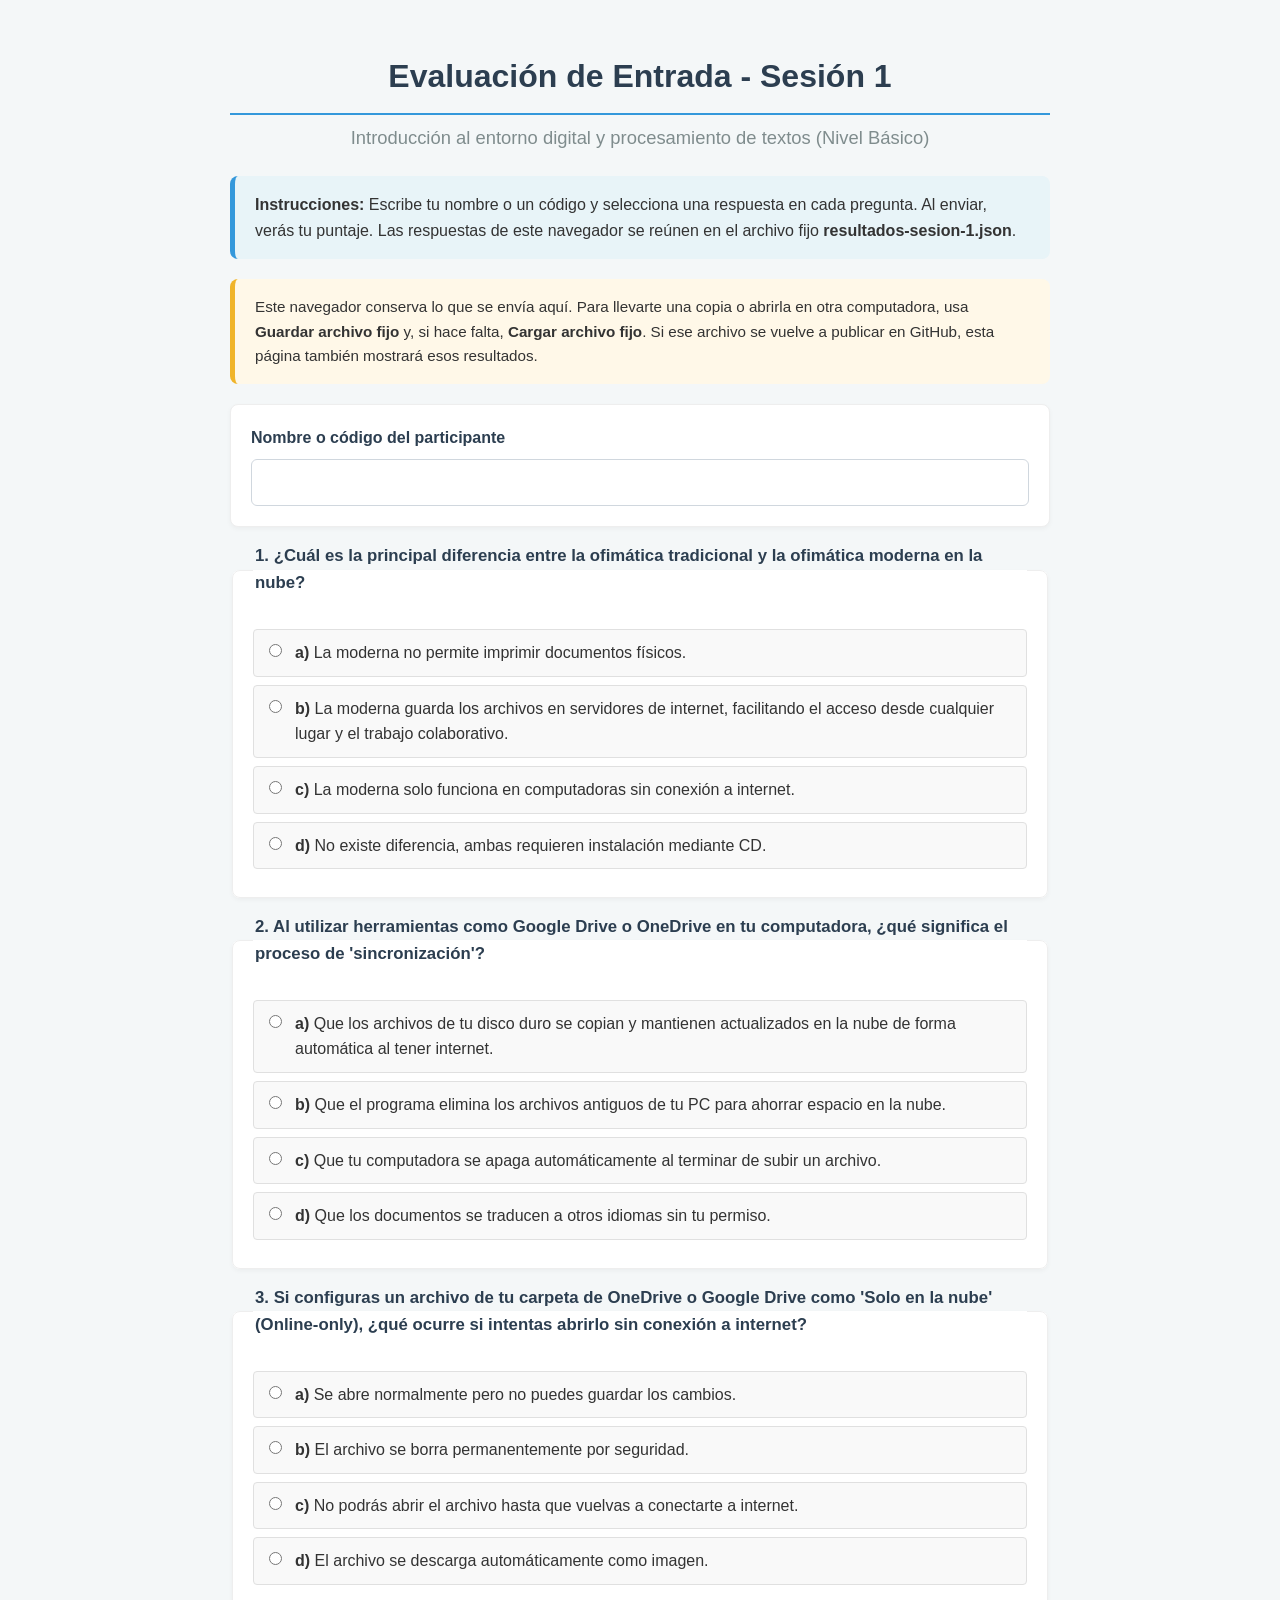
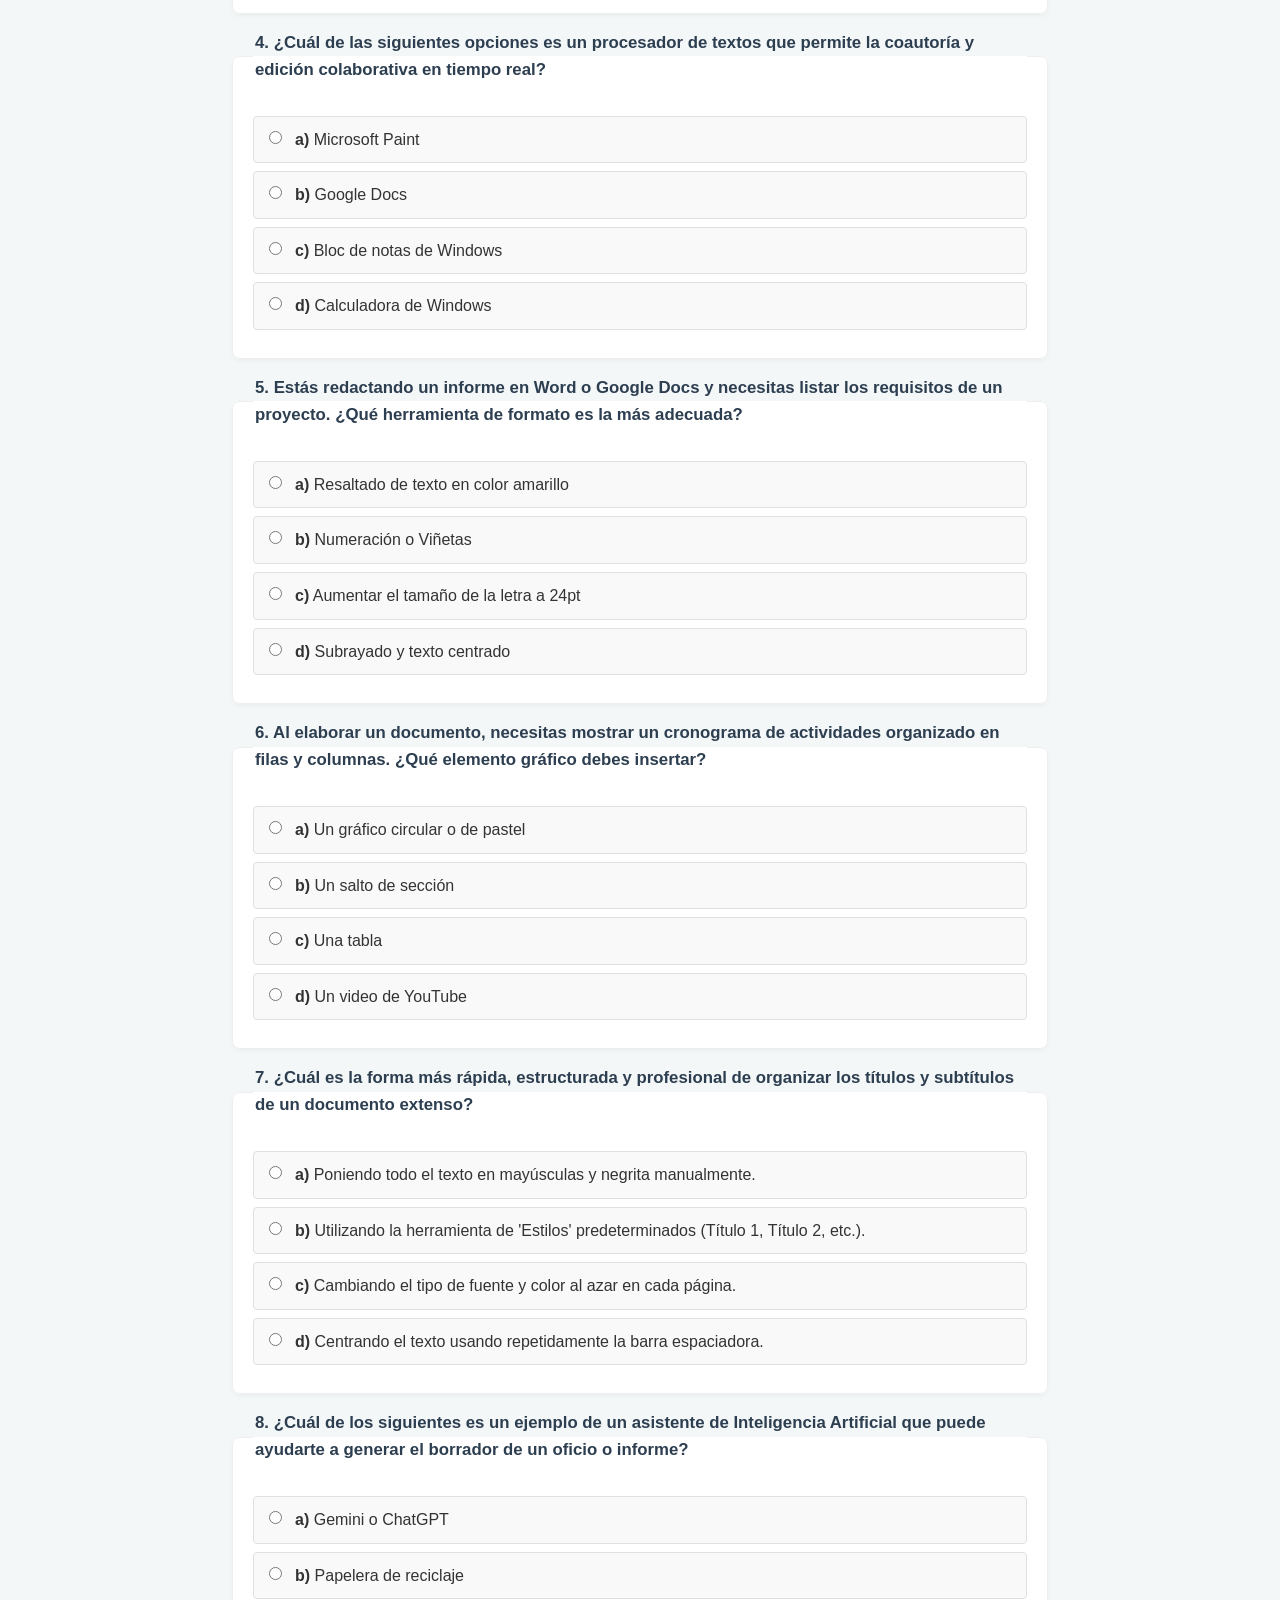
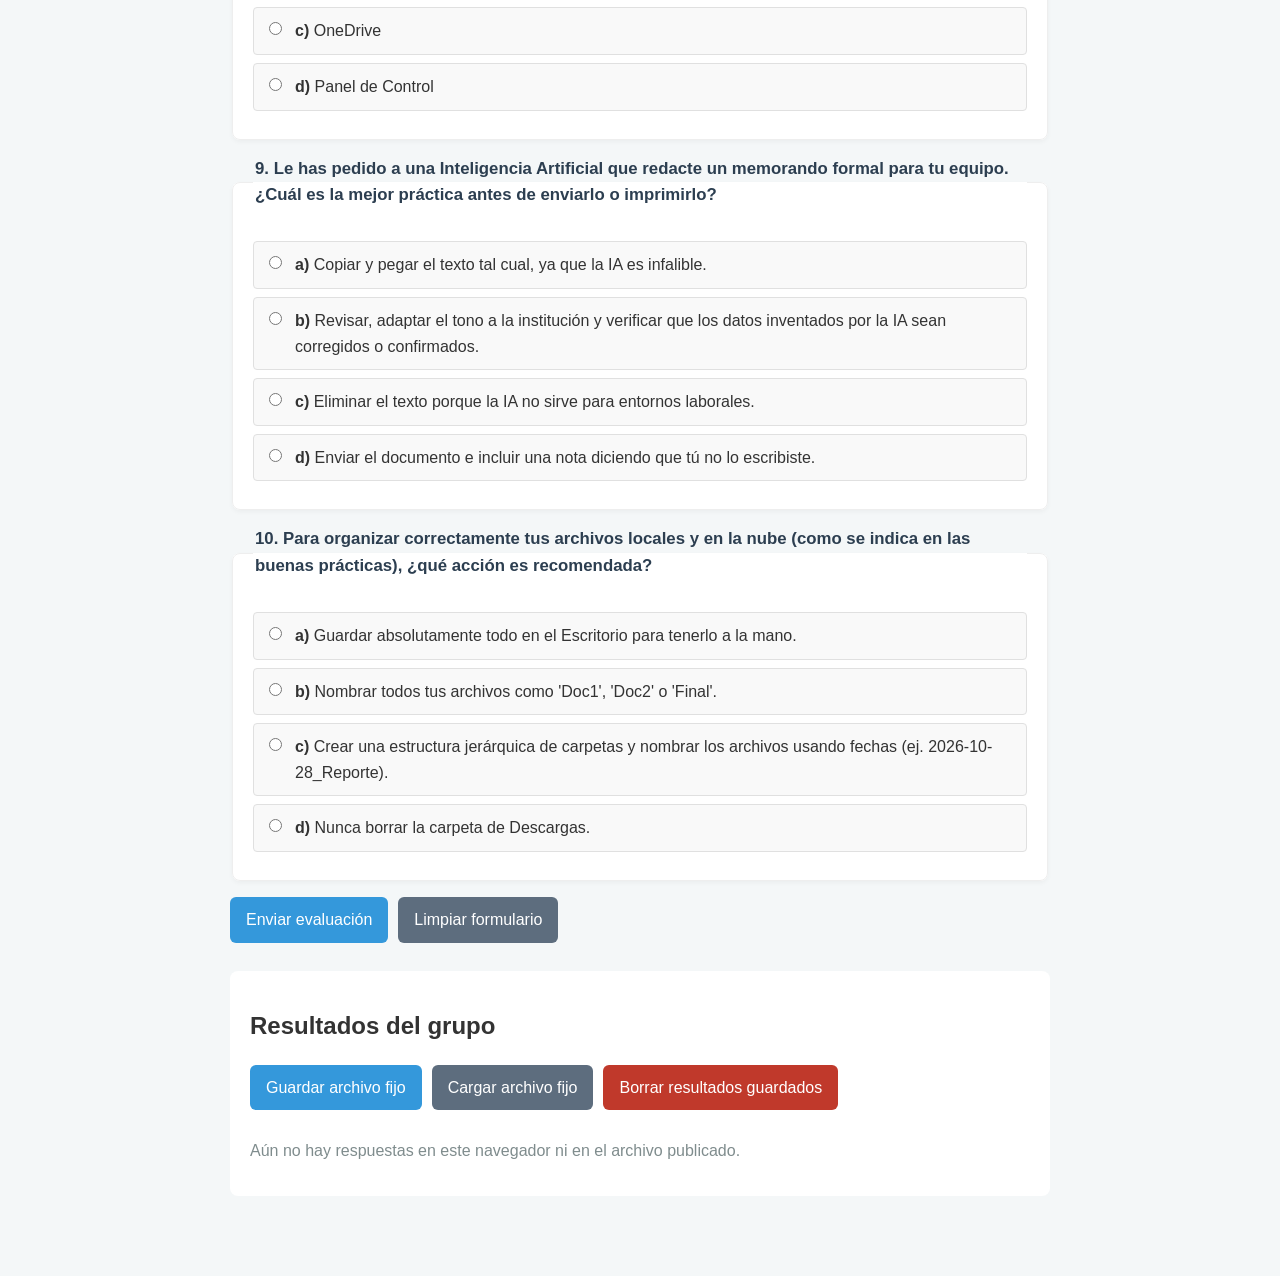
==== index.html @ 1776bc66 "Publicar la evaluación diagnóstica para guardar respuestas y ver resultados." ====
<!DOCTYPE html>
<html lang="es">
<head>
    <meta charset="UTF-8">
    <meta name="viewport" content="width=device-width, initial-scale=1.0">
    <title>Evaluación de Entrada - Sesión 1</title>
    <style>
        :root {
            --azul: #3498db;
            --tinta: #2c3e50;
            --fondo: #f4f7f8;
            --ok: #1e8449;
            --mal: #c0392b;
        }
        * { box-sizing: border-box; }
        body {
            font-family: "Segoe UI", Tahoma, Geneva, Verdana, sans-serif;
            line-height: 1.6;
            max-width: 860px;
            margin: 0 auto;
            padding: 30px 20px 60px;
            color: #333;
            background: var(--fondo);
        }
        h1 {
            color: var(--tinta);
            text-align: center;
            border-bottom: 2px solid var(--azul);
            padding-bottom: 10px;
            margin-bottom: 8px;
        }
        .subtitle {
            text-align: center;
            font-size: 1.15em;
            color: #7f8c8d;
            margin-bottom: 24px;
        }
        .instructions, .nota, .resultado, .panel {
            background: #fff;
            padding: 16px 20px;
            border-radius: 8px;
            margin-bottom: 20px;
        }
        .instructions {
            background: #e8f4f8;
            border-left: 5px solid var(--azul);
        }
        .nota {
            background: #fff8e8;
            border-left: 5px solid #f0b429;
            font-size: 0.95em;
        }
        label.campo {
            display: block;
            font-weight: bold;
            color: var(--tinta);
            margin-bottom: 8px;
        }
        input[type="text"] {
            width: 100%;
            padding: 10px 12px;
            border: 1px solid #d0d7de;
            border-radius: 6px;
            font: inherit;
        }
        .question-container {
            background: #fff;
            padding: 20px;
            margin-bottom: 16px;
            border-radius: 8px;
            border: 1px solid #eee;
            box-shadow: 0 2px 5px rgba(0,0,0,0.04);
        }
        .question-text {
            font-weight: bold;
            margin-bottom: 12px;
            font-size: 1.05em;
            color: var(--tinta);
        }
        .options { list-style: none; padding: 0; margin: 0; }
        .options li { margin-bottom: 8px; }
        .options label {
            display: flex;
            gap: 10px;
            align-items: flex-start;
            padding: 10px;
            background: #f9f9f9;
            border: 1px solid #e0e0e0;
            border-radius: 4px;
            cursor: pointer;
        }
        .options label:hover { background: #f0f7fa; }
        .options input { margin-top: 4px; }
        .acciones, .barra-botones {
            display: flex;
            flex-wrap: wrap;
            gap: 10px;
            margin: 16px 0 28px;
        }
        button, .archivo-btn {
            font: inherit;
            border: 0;
            border-radius: 6px;
            padding: 10px 16px;
            cursor: pointer;
            background: var(--azul);
            color: #fff;
        }
        button.secundario, .archivo-btn { background: #5d6d7e; }
        button.peligro { background: var(--mal); }
        button:disabled { opacity: 0.6; cursor: not-allowed; }
        .resultado { border-left: 5px solid var(--ok); }
        .resultado.bajo { border-left-color: var(--mal); }
        .resultado.medio { border-left-color: #d68910; }
        .puntaje {
            font-size: 1.8em;
            font-weight: bold;
            color: var(--tinta);
            margin: 0 0 6px;
        }
        .detalle-item { padding: 6px 0; border-bottom: 1px solid #eee; }
        .bien { color: var(--ok); }
        .falla { color: var(--mal); }
        .metricas {
            display: grid;
            grid-template-columns: repeat(auto-fit, minmax(140px, 1fr));
            gap: 10px;
            margin-bottom: 16px;
        }
        .metrica {
            background: #f7fbfe;
            border: 1px solid #e1eef6;
            border-radius: 8px;
            padding: 12px;
        }
        .metrica span { display: block; color: #7f8c8d; font-size: 0.85em; }
        .metrica strong { font-size: 1.4em; color: var(--tinta); }
        table { width: 100%; border-collapse: collapse; font-size: 0.95em; }
        th, td { text-align: left; padding: 8px 6px; border-bottom: 1px solid #eee; vertical-align: middle; }
        th { color: var(--tinta); }
        .bar {
            height: 10px;
            background: #e8eef2;
            border-radius: 99px;
            overflow: hidden;
            margin-top: 4px;
        }
        .bar > i {
            display: block;
            height: 100%;
            background: var(--azul);
            width: 0;
        }
        .pregunta-resumen { margin-bottom: 12px; }
        .vacio { color: #7f8c8d; }
        .clave {
            margin-top: 18px;
            padding: 14px;
            background: #fff3ef;
            border: 1px dashed #e74c3c;
            border-radius: 8px;
        }
        .clave h3 { color: var(--mal); margin: 0 0 8px; }
        .answer-grid {
            display: grid;
            grid-template-columns: repeat(auto-fill, minmax(140px, 1fr));
            gap: 6px 10px;
        }
        .error-form { color: var(--mal); font-weight: bold; }
        input.oculto { display: none; }
    </style>
</head>
<body>
    <h1>Evaluación de Entrada - Sesión 1</h1>
    <div class="subtitle">Introducción al entorno digital y procesamiento de textos (Nivel Básico)</div>

    <div class="instructions">
        <strong>Instrucciones:</strong> Escribe tu nombre o un código y selecciona una respuesta en cada pregunta. Al enviar, verás tu puntaje. Las respuestas de este navegador se reúnen en el archivo fijo <strong>resultados-sesion-1.json</strong>.
    </div>
    <div class="nota">
        Este navegador conserva lo que se envía aquí. Para llevarte una copia o abrirla en otra computadora, usa <strong>Guardar archivo fijo</strong> y, si hace falta, <strong>Cargar archivo fijo</strong>. Si ese archivo se vuelve a publicar en GitHub, esta página también mostrará esos resultados.
    </div>

    <form id="examen">
        <div class="question-container">
            <label class="campo" for="nombre">Nombre o código del participante</label>
            <input id="nombre" name="nombre" type="text" maxlength="80" autocomplete="name" required>
        </div>
        <div id="preguntas"></div>
        <p id="error" class="error-form" hidden></p>
        <div class="acciones">
            <button type="submit" id="enviar">Enviar evaluación</button>
            <button type="button" class="secundario" id="limpiar">Limpiar formulario</button>
        </div>
    </form>

    <div id="resultado-personal" class="resultado" hidden></div>

    <section class="panel" id="resultados">
        <h2>Resultados del grupo</h2>
        <div class="barra-botones">
            <button type="button" id="guardar">Guardar archivo fijo</button>
            <label class="archivo-btn">
                Cargar archivo fijo
                <input id="cargar" class="oculto" type="file" accept="application/json,.json">
            </label>
            <button type="button" class="peligro" id="borrar">Borrar resultados guardados</button>
        </div>
        <div id="resumen"></div>
    </section>

    <script>
        const ARCHIVO = "resultados-sesion-1.json";
        const STORAGE_KEY = "evaluacion-sesion-1-envios-v1";
        const PREGUNTAS = [
            {
                texto: "¿Cuál es la principal diferencia entre la ofimática tradicional y la ofimática moderna en la nube?",
                correcta: "b",
                opciones: {
                    a: "La moderna no permite imprimir documentos físicos.",
                    b: "La moderna guarda los archivos en servidores de internet, facilitando el acceso desde cualquier lugar y el trabajo colaborativo.",
                    c: "La moderna solo funciona en computadoras sin conexión a internet.",
                    d: "No existe diferencia, ambas requieren instalación mediante CD."
                }
            },
            {
                texto: "Al utilizar herramientas como Google Drive o OneDrive en tu computadora, ¿qué significa el proceso de 'sincronización'?",
                correcta: "a",
                opciones: {
                    a: "Que los archivos de tu disco duro se copian y mantienen actualizados en la nube de forma automática al tener internet.",
                    b: "Que el programa elimina los archivos antiguos de tu PC para ahorrar espacio en la nube.",
                    c: "Que tu computadora se apaga automáticamente al terminar de subir un archivo.",
                    d: "Que los documentos se traducen a otros idiomas sin tu permiso."
                }
            },
            {
                texto: "Si configuras un archivo de tu carpeta de OneDrive o Google Drive como 'Solo en la nube' (Online-only), ¿qué ocurre si intentas abrirlo sin conexión a internet?",
                correcta: "c",
                opciones: {
                    a: "Se abre normalmente pero no puedes guardar los cambios.",
                    b: "El archivo se borra permanentemente por seguridad.",
                    c: "No podrás abrir el archivo hasta que vuelvas a conectarte a internet.",
                    d: "El archivo se descarga automáticamente como imagen."
                }
            },
            {
                texto: "¿Cuál de las siguientes opciones es un procesador de textos que permite la coautoría y edición colaborativa en tiempo real?",
                correcta: "b",
                opciones: {
                    a: "Microsoft Paint",
                    b: "Google Docs",
                    c: "Bloc de notas de Windows",
                    d: "Calculadora de Windows"
                }
            },
            {
                texto: "Estás redactando un informe en Word o Google Docs y necesitas listar los requisitos de un proyecto. ¿Qué herramienta de formato es la más adecuada?",
                correcta: "b",
                opciones: {
                    a: "Resaltado de texto en color amarillo",
                    b: "Numeración o Viñetas",
                    c: "Aumentar el tamaño de la letra a 24pt",
                    d: "Subrayado y texto centrado"
                }
            },
            {
                texto: "Al elaborar un documento, necesitas mostrar un cronograma de actividades organizado en filas y columnas. ¿Qué elemento gráfico debes insertar?",
                correcta: "c",
                opciones: {
                    a: "Un gráfico circular o de pastel",
                    b: "Un salto de sección",
                    c: "Una tabla",
                    d: "Un video de YouTube"
                }
            },
            {
                texto: "¿Cuál es la forma más rápida, estructurada y profesional de organizar los títulos y subtítulos de un documento extenso?",
                correcta: "b",
                opciones: {
                    a: "Poniendo todo el texto en mayúsculas y negrita manualmente.",
                    b: "Utilizando la herramienta de 'Estilos' predeterminados (Título 1, Título 2, etc.).",
                    c: "Cambiando el tipo de fuente y color al azar en cada página.",
                    d: "Centrando el texto usando repetidamente la barra espaciadora."
                }
            },
            {
                texto: "¿Cuál de los siguientes es un ejemplo de un asistente de Inteligencia Artificial que puede ayudarte a generar el borrador de un oficio o informe?",
                correcta: "a",
                opciones: {
                    a: "Gemini o ChatGPT",
                    b: "Papelera de reciclaje",
                    c: "OneDrive",
                    d: "Panel de Control"
                }
            },
            {
                texto: "Le has pedido a una Inteligencia Artificial que redacte un memorando formal para tu equipo. ¿Cuál es la mejor práctica antes de enviarlo o imprimirlo?",
                correcta: "b",
                opciones: {
                    a: "Copiar y pegar el texto tal cual, ya que la IA es infalible.",
                    b: "Revisar, adaptar el tono a la institución y verificar que los datos inventados por la IA sean corregidos o confirmados.",
                    c: "Eliminar el texto porque la IA no sirve para entornos laborales.",
                    d: "Enviar el documento e incluir una nota diciendo que tú no lo escribiste."
                }
            },
            {
                texto: "Para organizar correctamente tus archivos locales y en la nube (como se indica en las buenas prácticas), ¿qué acción es recomendada?",
                correcta: "c",
                opciones: {
                    a: "Guardar absolutamente todo en el Escritorio para tenerlo a la mano.",
                    b: "Nombrar todos tus archivos como 'Doc1', 'Doc2' o 'Final'.",
                    c: "Crear una estructura jerárquica de carpetas y nombrar los archivos usando fechas (ej. 2026-10-28_Reporte).",
                    d: "Nunca borrar la carpeta de Descargas."
                }
            }
        ];

        const preguntasEl = document.getElementById("preguntas");
        const form = document.getElementById("examen");
        const errorEl = document.getElementById("error");
        const personalEl = document.getElementById("resultado-personal");
        const resumenEl = document.getElementById("resumen");

        function nivel(puntaje) {
            if (puntaje >= 8) return "Logrado";
            if (puntaje >= 5) return "En proceso";
            return "Inicial";
        }

        function escapar(texto) {
            return String(texto)
                .replace(/&/g, "&amp;")
                .replace(/</g, "&lt;")
                .replace(/>/g, "&gt;")
                .replace(/"/g, "&quot;");
        }

        function leerLocal() {
            try {
                const datos = JSON.parse(localStorage.getItem(STORAGE_KEY) || "[]");
                return Array.isArray(datos) ? datos : [];
            } catch (error) {
                return [];
            }
        }

        function guardarLocal(envios) {
            localStorage.setItem(STORAGE_KEY, JSON.stringify(envios));
        }

        function unir(base, extra) {
            const ids = new Set(base.map((item) => item.id));
            extra.forEach((item) => {
                if (item && item.id && !ids.has(item.id)) {
                    base.push(item);
                    ids.add(item.id);
                }
            });
            base.sort((a, b) => String(a.fecha).localeCompare(String(b.fecha)));
            return base;
        }

        function pintarPreguntas() {
            preguntasEl.innerHTML = PREGUNTAS.map((pregunta, indice) => {
                const opciones = Object.entries(pregunta.opciones).map(([letra, texto]) => `
                    <li>
                        <label>
                            <input type="radio" name="q${indice}" value="${letra}" required>
                            <span><strong>${letra})</strong> ${escapar(texto)}</span>
                        </label>
                    </li>
                `).join("");
                return `
                    <fieldset class="question-container">
                        <legend class="question-text">${indice + 1}. ${escapar(pregunta.texto)}</legend>
                        <ul class="options">${opciones}</ul>
                    </fieldset>
                `;
            }).join("");
        }

        function archivoDe(envios) {
            return {
                evaluacion: "Evaluación de Entrada - Sesión 1",
                archivo: ARCHIVO,
                actualizado: new Date().toISOString(),
                envios
            };
        }

        function pintarPersonal(envio) {
            const clase = envio.puntaje >= 8 ? "" : envio.puntaje >= 5 ? "medio" : "bajo";
            const detalle = envio.respuestas.map((elegida, indice) => {
                const pregunta = PREGUNTAS[indice];
                const bien = elegida === pregunta.correcta;
                return `<div class="detalle-item ${bien ? "bien" : "falla"}">${indice + 1}. ${bien ? "Correcta" : "Incorrecta"} · marcada: ${elegida} · clave: ${pregunta.correcta}</div>`;
            }).join("");
            personalEl.hidden = false;
            personalEl.className = `resultado ${clase}`;
            personalEl.innerHTML = `
                <p class="puntaje">${envio.puntaje} / ${envio.total}</p>
                <p><strong>${escapar(envio.nombre)}</strong> · ${nivel(envio.puntaje)} · ${new Date(envio.fecha).toLocaleString("es")}</p>
                ${detalle}
            `;
            personalEl.scrollIntoView({ behavior: "smooth", block: "start" });
        }

        function pintarResumen(envios) {
            if (!envios.length) {
                resumenEl.innerHTML = `<p class="vacio">Aún no hay respuestas en este navegador ni en el archivo publicado.</p>`;
                return;
            }
            const total = envios.length;
            const suma = envios.reduce((acum, item) => acum + item.puntaje, 0);
            const promedio = (suma / total).toFixed(1);
            const logrados = envios.filter((item) => item.puntaje >= 8).length;
            const filas = envios.map((item) => `
                <tr>
                    <td>${escapar(item.nombre)}</td>
                    <td>${new Date(item.fecha).toLocaleString("es")}</td>
                    <td>${item.puntaje} / ${item.total}</td>
                    <td>${nivel(item.puntaje)}</td>
                    <td><button type="button" class="peligro" data-quitar="${escapar(item.id)}">Quitar</button></td>
                </tr>
            `).join("");
            const porPregunta = PREGUNTAS.map((pregunta, indice) => {
                const aciertos = envios.filter((item) => item.respuestas[indice] === pregunta.correcta).length;
                const porcentaje = Math.round((aciertos / total) * 100);
                return `
                    <div class="pregunta-resumen">
                        <div>${indice + 1}. ${aciertos} de ${total} aciertos (${porcentaje}%)</div>
                        <div class="bar"><i style="width:${porcentaje}%"></i></div>
                    </div>
                `;
            }).join("");
            const clave = PREGUNTAS.map((pregunta, indice) => `<div><strong>Pregunta ${indice + 1}:</strong> ${pregunta.correcta}</div>`).join("");
            resumenEl.innerHTML = `
                <div class="metricas">
                    <div class="metrica"><span>Participantes</span><strong>${total}</strong></div>
                    <div class="metrica"><span>Promedio</span><strong>${promedio}</strong></div>
                    <div class="metrica"><span>Logrado (8 o más)</span><strong>${logrados}</strong></div>
                </div>
                <table>
                    <thead>
                        <tr><th>Nombre</th><th>Fecha</th><th>Puntaje</th><th>Nivel</th><th></th></tr>
                    </thead>
                    <tbody>${filas}</tbody>
                </table>
                <h3>Aciertos por pregunta</h3>
                ${porPregunta}
                <div class="clave">
                    <h3>Clave de respuestas (uso del instructor)</h3>
                    <div class="answer-grid">${clave}</div>
                </div>
            `;
        }

        async function cargarTodo() {
            let envios = leerLocal();
            try {
                const respuesta = await fetch(ARCHIVO, { cache: "no-store" });
                if (respuesta.ok) {
                    const datos = await respuesta.json();
                    if (Array.isArray(datos.envios)) envios = unir(envios, datos.envios);
                }
            } catch (error) {
                /* La página abierta como archivo local no puede leer el JSON vecino. */
            }
            guardarLocal(envios);
            pintarResumen(envios);
            return envios;
        }

        function descargar(envios) {
            const blob = new Blob([JSON.stringify(archivoDe(envios), null, 2)], { type: "application/json" });
            const url = URL.createObjectURL(blob);
            const enlace = document.createElement("a");
            enlace.href = url;
            enlace.download = ARCHIVO;
            enlace.click();
            URL.revokeObjectURL(url);
        }

        pintarPreguntas();
        cargarTodo();

        form.addEventListener("submit", (evento) => {
            evento.preventDefault();
            errorEl.hidden = true;
            const nombre = document.getElementById("nombre").value.trim();
            if (!nombre) {
                errorEl.hidden = false;
                errorEl.textContent = "Escribe el nombre o código del participante.";
                return;
            }
            const respuestas = PREGUNTAS.map((_, indice) => {
                const marcada = form.querySelector(`input[name="q${indice}"]:checked`);
                return marcada ? marcada.value : "";
            });
            if (respuestas.some((valor) => !valor)) {
                errorEl.hidden = false;
                errorEl.textContent = "Selecciona una respuesta en todas las preguntas.";
                return;
            }
            const puntaje = respuestas.reduce((acum, valor, indice) => acum + (valor === PREGUNTAS[indice].correcta ? 1 : 0), 0);
            const envio = {
                id: (window.crypto && crypto.randomUUID) ? crypto.randomUUID() : `${Date.now()}-${Math.random().toString(16).slice(2)}`,
                nombre,
                fecha: new Date().toISOString(),
                respuestas,
                puntaje,
                total: PREGUNTAS.length
            };
            const envios = unir(leerLocal(), [envio]);
            guardarLocal(envios);
            pintarPersonal(envio);
            pintarResumen(envios);
        });

        document.getElementById("limpiar").addEventListener("click", () => {
            form.reset();
            personalEl.hidden = true;
            errorEl.hidden = true;
        });

        document.getElementById("guardar").addEventListener("click", () => {
            descargar(leerLocal());
        });

        document.getElementById("cargar").addEventListener("change", async (evento) => {
            const archivo = evento.target.files && evento.target.files[0];
            evento.target.value = "";
            if (!archivo) return;
            try {
                const datos = JSON.parse(await archivo.text());
                const lista = Array.isArray(datos) ? datos : datos.envios;
                if (!Array.isArray(lista)) throw new Error("formato");
                const envios = unir(leerLocal(), lista);
                guardarLocal(envios);
                pintarResumen(envios);
            } catch (error) {
                errorEl.hidden = false;
                errorEl.textContent = "Ese archivo no tiene el formato de resultados-sesion-1.json.";
            }
        });

        document.getElementById("borrar").addEventListener("click", () => {
            if (!leerLocal().length) return;
            if (!confirm("¿Borrar todas las respuestas guardadas en este navegador?")) return;
            guardarLocal([]);
            pintarResumen([]);
        });

        resumenEl.addEventListener("click", (evento) => {
            const boton = evento.target.closest("[data-quitar]");
            if (!boton) return;
            const envios = leerLocal().filter((item) => item.id !== boton.dataset.quitar);
            guardarLocal(envios);
            pintarResumen(envios);
        });
    </script>
</body>
</html>
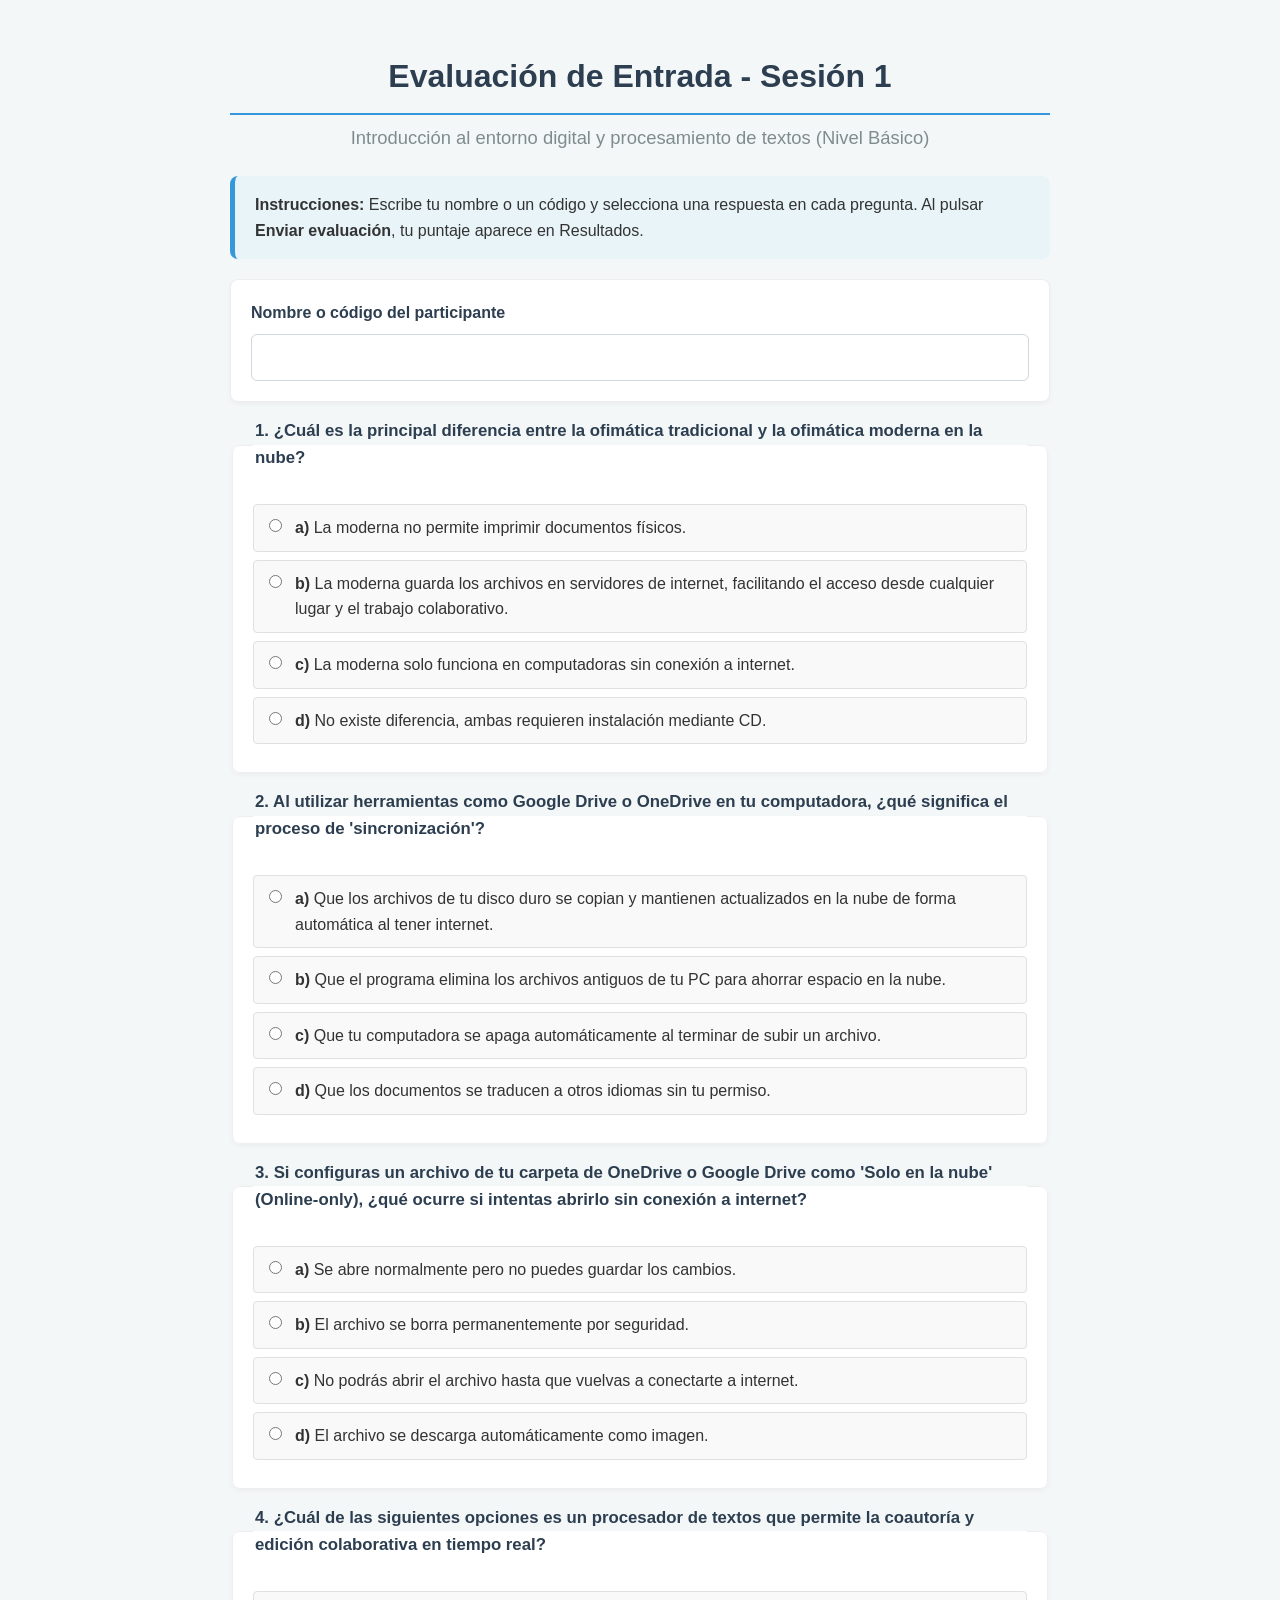
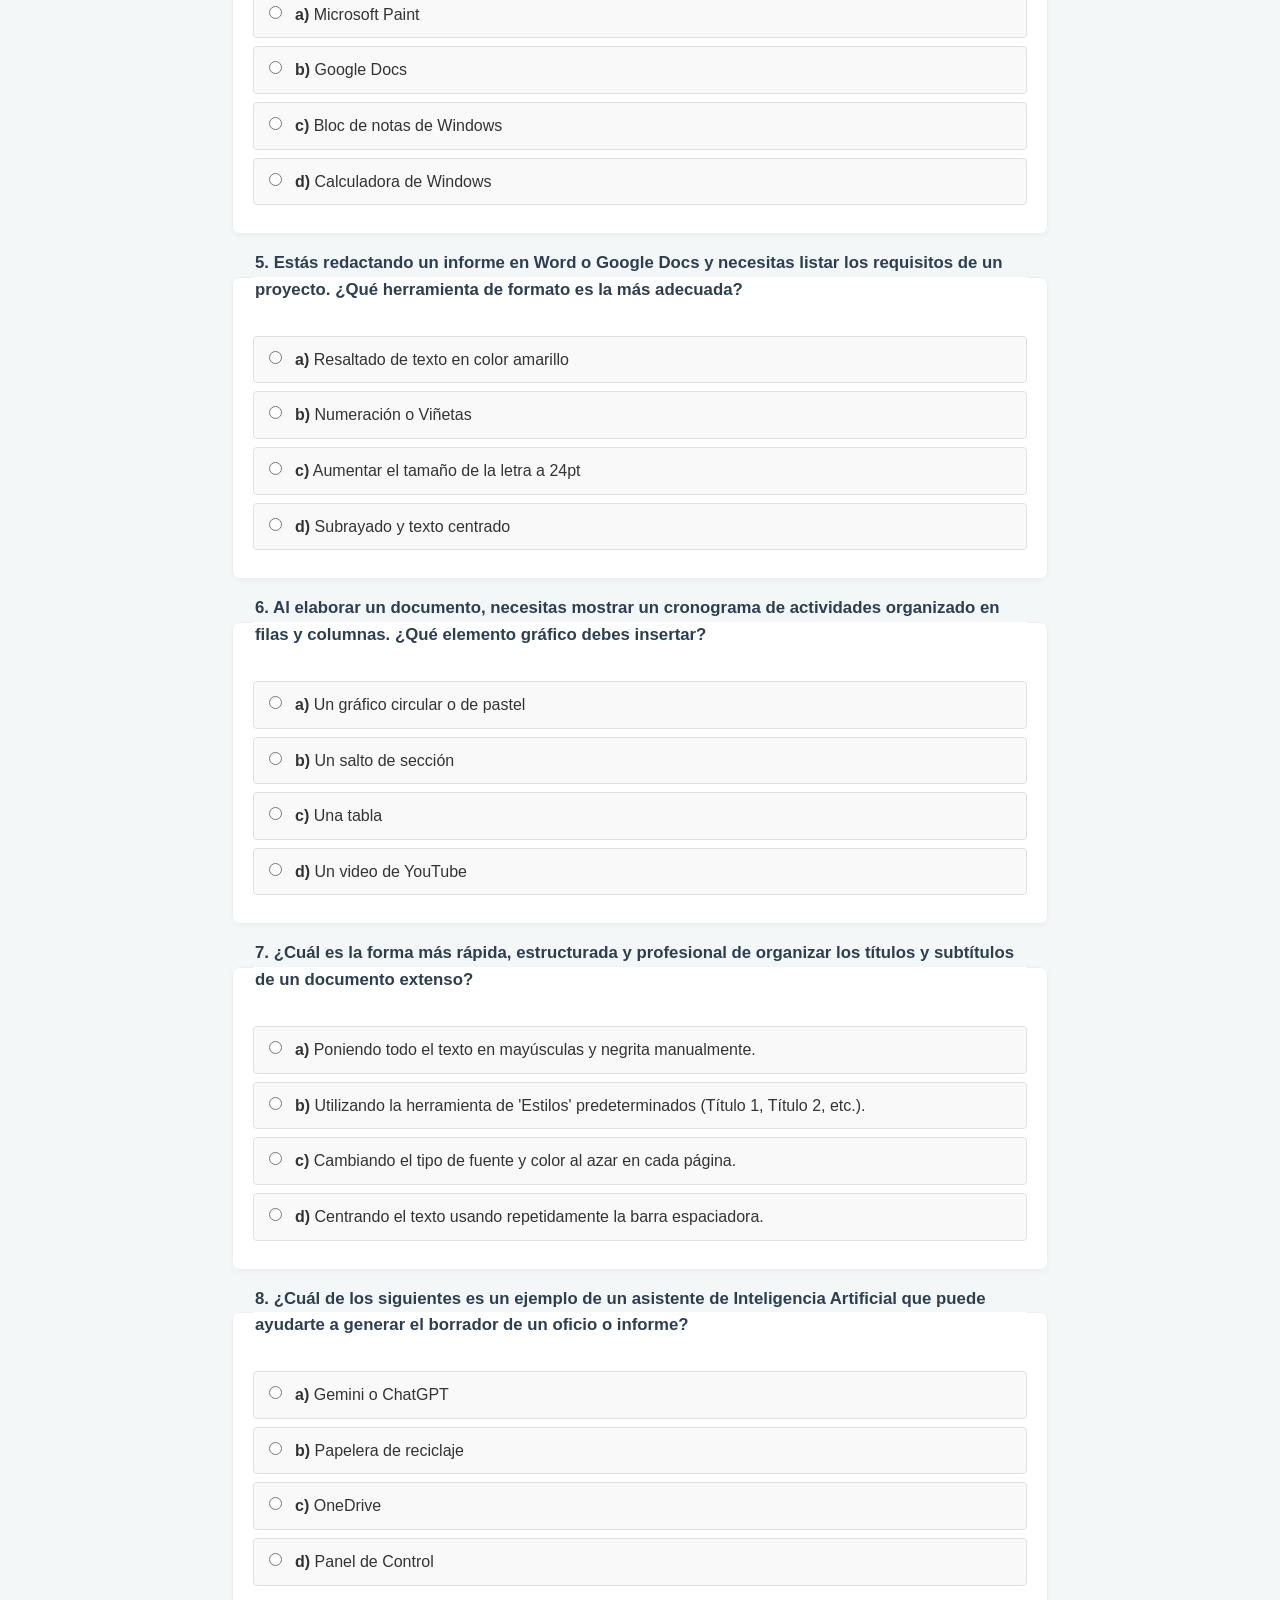
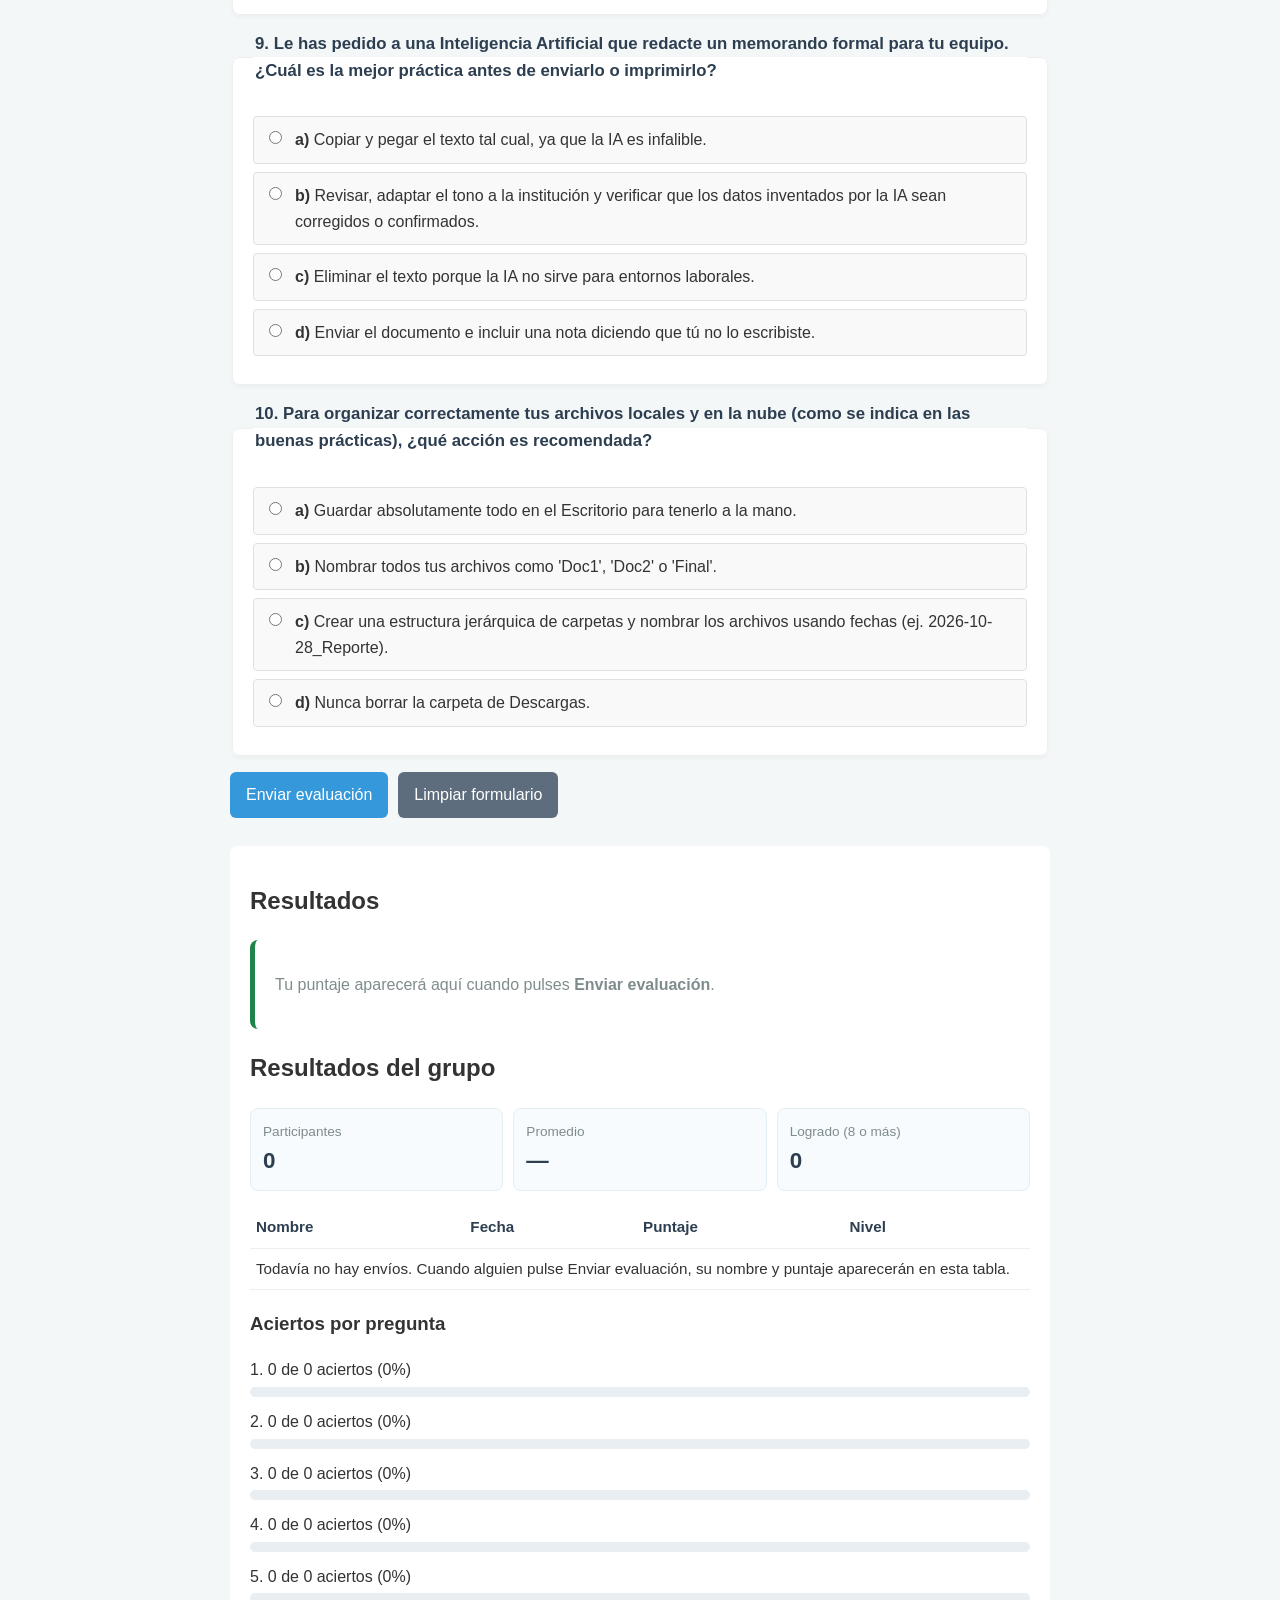
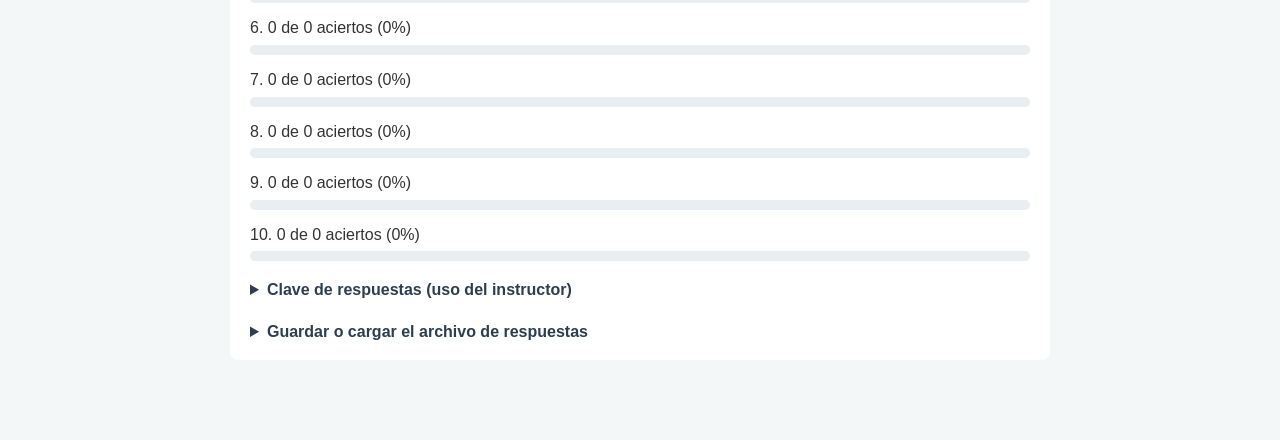
==== commit 2e259180: "Mostrar el puntaje y el resumen del grupo en la evaluacion." ====
--- a/index.html
+++ b/index.html
@@ -168,6 +168,9 @@
         }
         .error-form { color: var(--mal); font-weight: bold; }
         input.oculto { display: none; }
+        details { margin-top: 16px; }
+        summary { cursor: pointer; font-weight: bold; color: var(--tinta); }
+        .enlace-resultados { display: inline-block; margin-top: 8px; color: var(--azul); }
     </style>
 </head>
 <body>
@@ -175,10 +178,7 @@
     <div class="subtitle">Introducción al entorno digital y procesamiento de textos (Nivel Básico)</div>
 
     <div class="instructions">
-        <strong>Instrucciones:</strong> Escribe tu nombre o un código y selecciona una respuesta en cada pregunta. Al enviar, verás tu puntaje. Las respuestas de este navegador se reúnen en el archivo fijo <strong>resultados-sesion-1.json</strong>.
-    </div>
-    <div class="nota">
-        Este navegador conserva lo que se envía aquí. Para llevarte una copia o abrirla en otra computadora, usa <strong>Guardar archivo fijo</strong> y, si hace falta, <strong>Cargar archivo fijo</strong>. Si ese archivo se vuelve a publicar en GitHub, esta página también mostrará esos resultados.
+        <strong>Instrucciones:</strong> Escribe tu nombre o un código y selecciona una respuesta en cada pregunta. Al pulsar <strong>Enviar evaluación</strong>, tu puntaje aparece en Resultados.
     </div>
 
     <form id="examen">
@@ -194,19 +194,24 @@
         </div>
     </form>
 
-    <div id="resultado-personal" class="resultado" hidden></div>
-
     <section class="panel" id="resultados">
+        <h2>Resultados</h2>
+        <div id="resultado-personal" class="resultado">
+            <p class="vacio">Tu puntaje aparecerá aquí cuando pulses <strong>Enviar evaluación</strong>.</p>
+        </div>
         <h2>Resultados del grupo</h2>
-        <div class="barra-botones">
-            <button type="button" id="guardar">Guardar archivo fijo</button>
-            <label class="archivo-btn">
-                Cargar archivo fijo
-                <input id="cargar" class="oculto" type="file" accept="application/json,.json">
-            </label>
-            <button type="button" class="peligro" id="borrar">Borrar resultados guardados</button>
-        </div>
         <div id="resumen"></div>
+        <details>
+            <summary>Guardar o cargar el archivo de respuestas</summary>
+            <div class="barra-botones">
+                <button type="button" id="guardar">Guardar archivo fijo</button>
+                <label class="archivo-btn">
+                    Cargar archivo fijo
+                    <input id="cargar" class="oculto" type="file" accept="application/json,.json">
+                </label>
+                <button type="button" class="peligro" id="borrar">Borrar resultados guardados</button>
+            </div>
+        </details>
     </section>
 
     <script>
@@ -406,15 +411,11 @@
         }
 
         function pintarResumen(envios) {
-            if (!envios.length) {
-                resumenEl.innerHTML = `<p class="vacio">Aún no hay respuestas en este navegador ni en el archivo publicado.</p>`;
-                return;
-            }
             const total = envios.length;
             const suma = envios.reduce((acum, item) => acum + item.puntaje, 0);
-            const promedio = (suma / total).toFixed(1);
+            const promedio = total ? (suma / total).toFixed(1) : "—";
             const logrados = envios.filter((item) => item.puntaje >= 8).length;
-            const filas = envios.map((item) => `
+            const filas = total ? envios.map((item) => `
                 <tr>
                     <td>${escapar(item.nombre)}</td>
                     <td>${new Date(item.fecha).toLocaleString("es")}</td>
@@ -422,10 +423,10 @@
                     <td>${nivel(item.puntaje)}</td>
                     <td><button type="button" class="peligro" data-quitar="${escapar(item.id)}">Quitar</button></td>
                 </tr>
-            `).join("");
+            `).join("") : `<tr><td colspan="5">Todavía no hay envíos. Cuando alguien pulse Enviar evaluación, su nombre y puntaje aparecerán en esta tabla.</td></tr>`;
             const porPregunta = PREGUNTAS.map((pregunta, indice) => {
                 const aciertos = envios.filter((item) => item.respuestas[indice] === pregunta.correcta).length;
-                const porcentaje = Math.round((aciertos / total) * 100);
+                const porcentaje = total ? Math.round((aciertos / total) * 100) : 0;
                 return `
                     <div class="pregunta-resumen">
                         <div>${indice + 1}. ${aciertos} de ${total} aciertos (${porcentaje}%)</div>
@@ -448,10 +449,12 @@
                 </table>
                 <h3>Aciertos por pregunta</h3>
                 ${porPregunta}
-                <div class="clave">
-                    <h3>Clave de respuestas (uso del instructor)</h3>
-                    <div class="answer-grid">${clave}</div>
-                </div>
+                <details>
+                    <summary>Clave de respuestas (uso del instructor)</summary>
+                    <div class="clave">
+                        <div class="answer-grid">${clave}</div>
+                    </div>
+                </details>
             `;
         }
 
@@ -519,7 +522,9 @@
 
         document.getElementById("limpiar").addEventListener("click", () => {
             form.reset();
-            personalEl.hidden = true;
+            personalEl.hidden = false;
+            personalEl.className = "resultado";
+            personalEl.innerHTML = `<p class="vacio">Tu puntaje aparecerá aquí cuando pulses <strong>Enviar evaluación</strong>.</p>`;
             errorEl.hidden = true;
         });
 
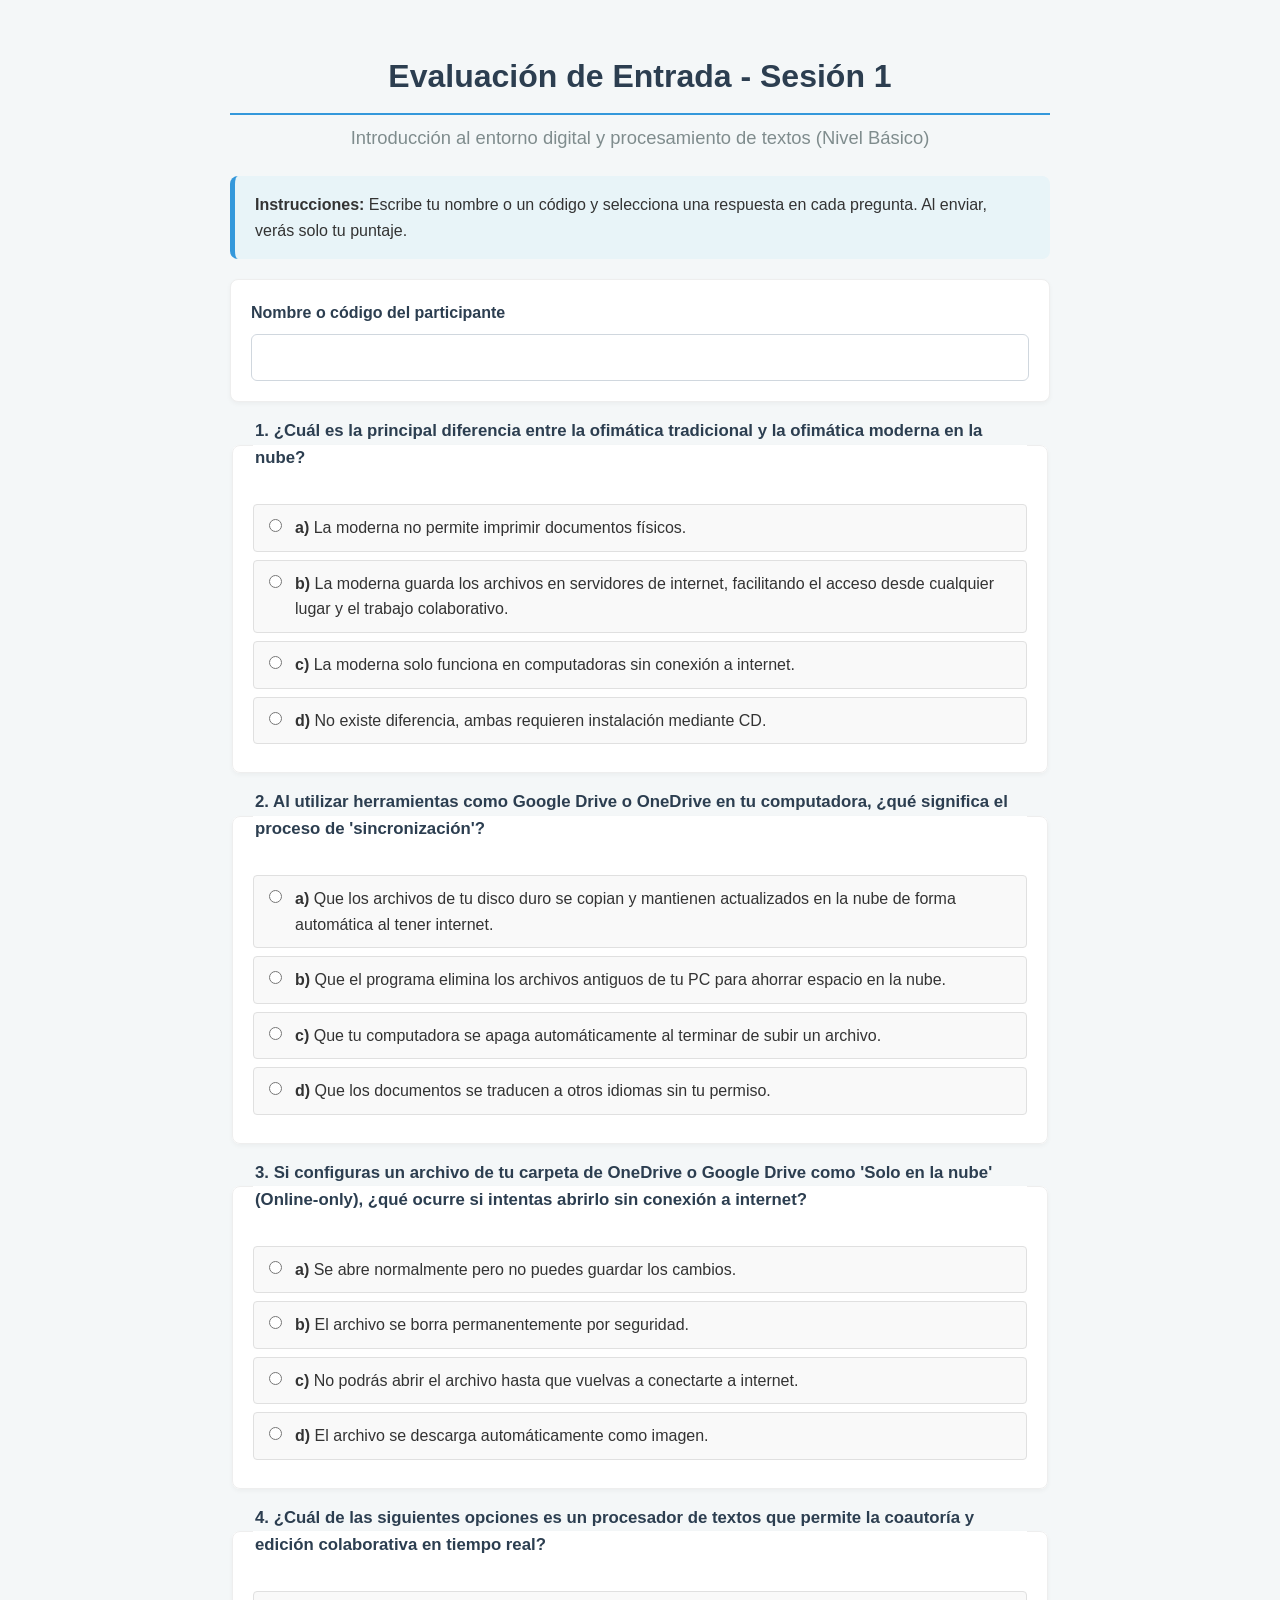
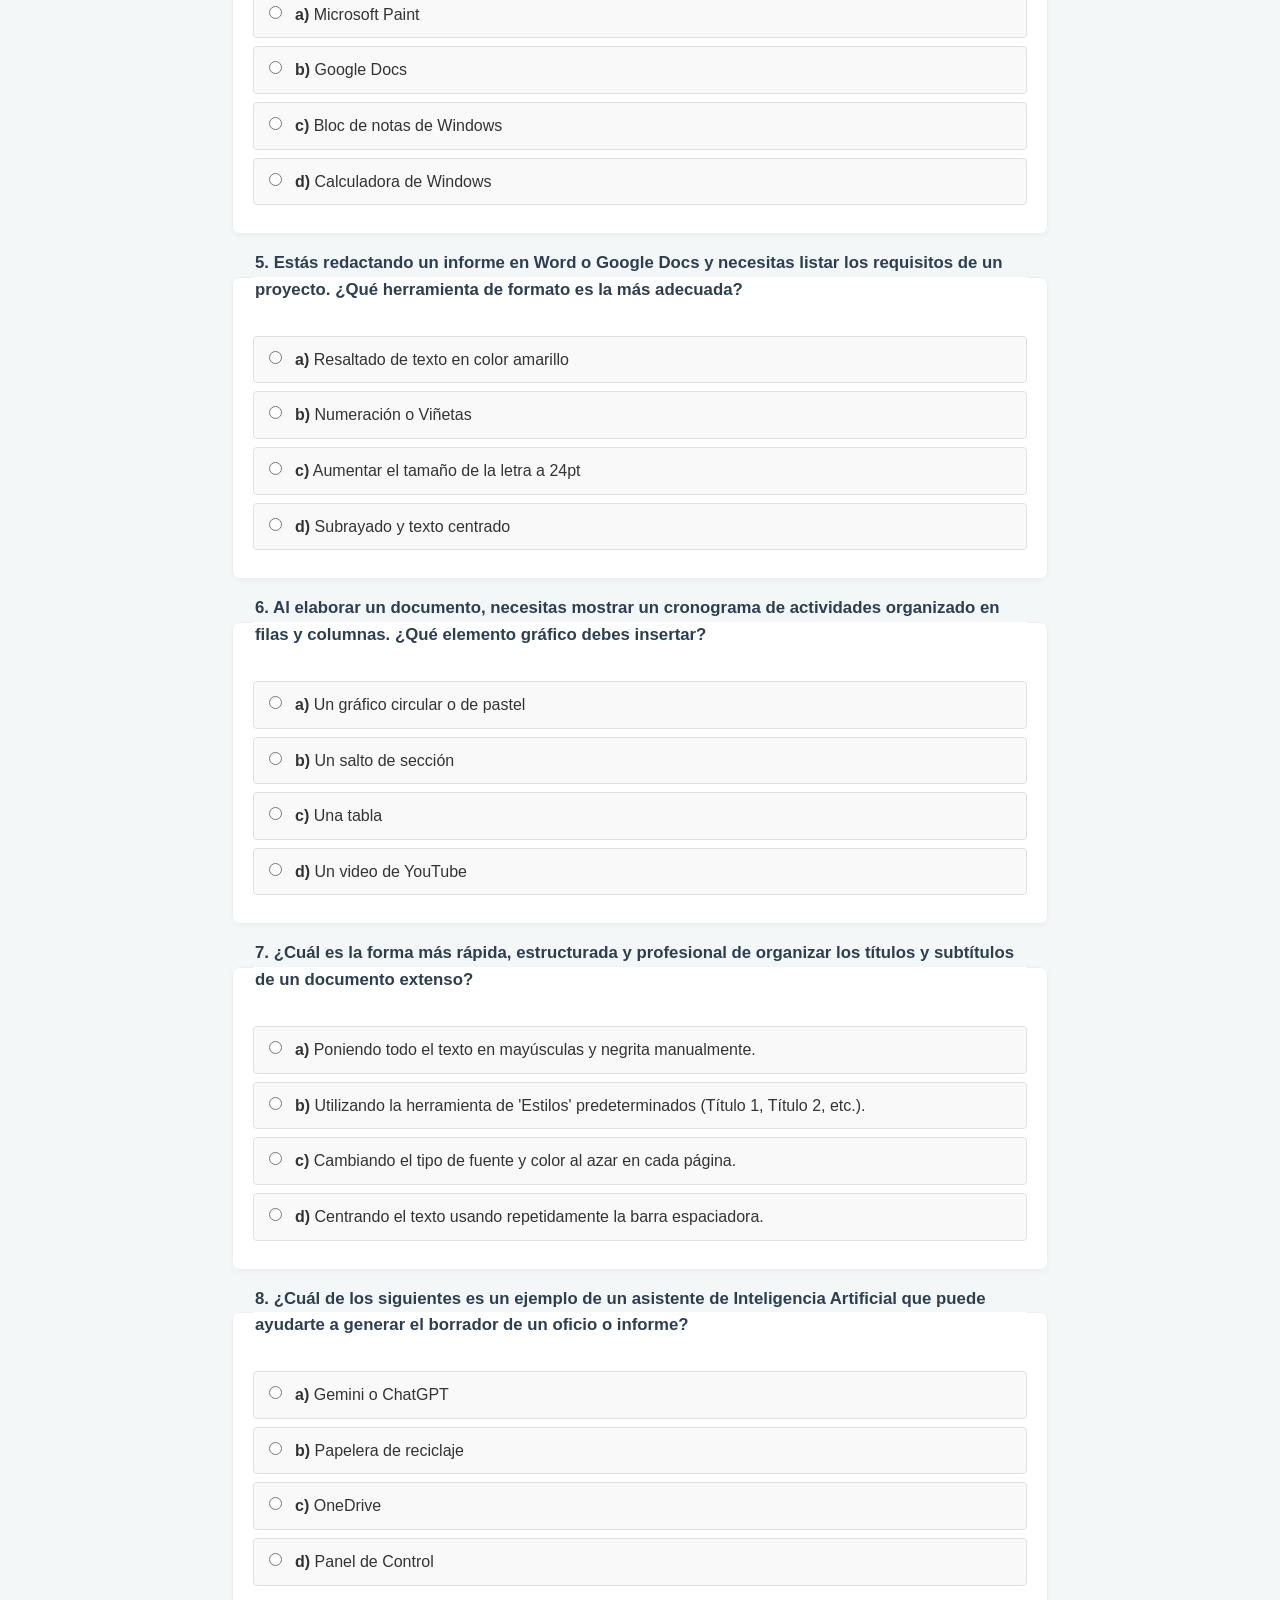
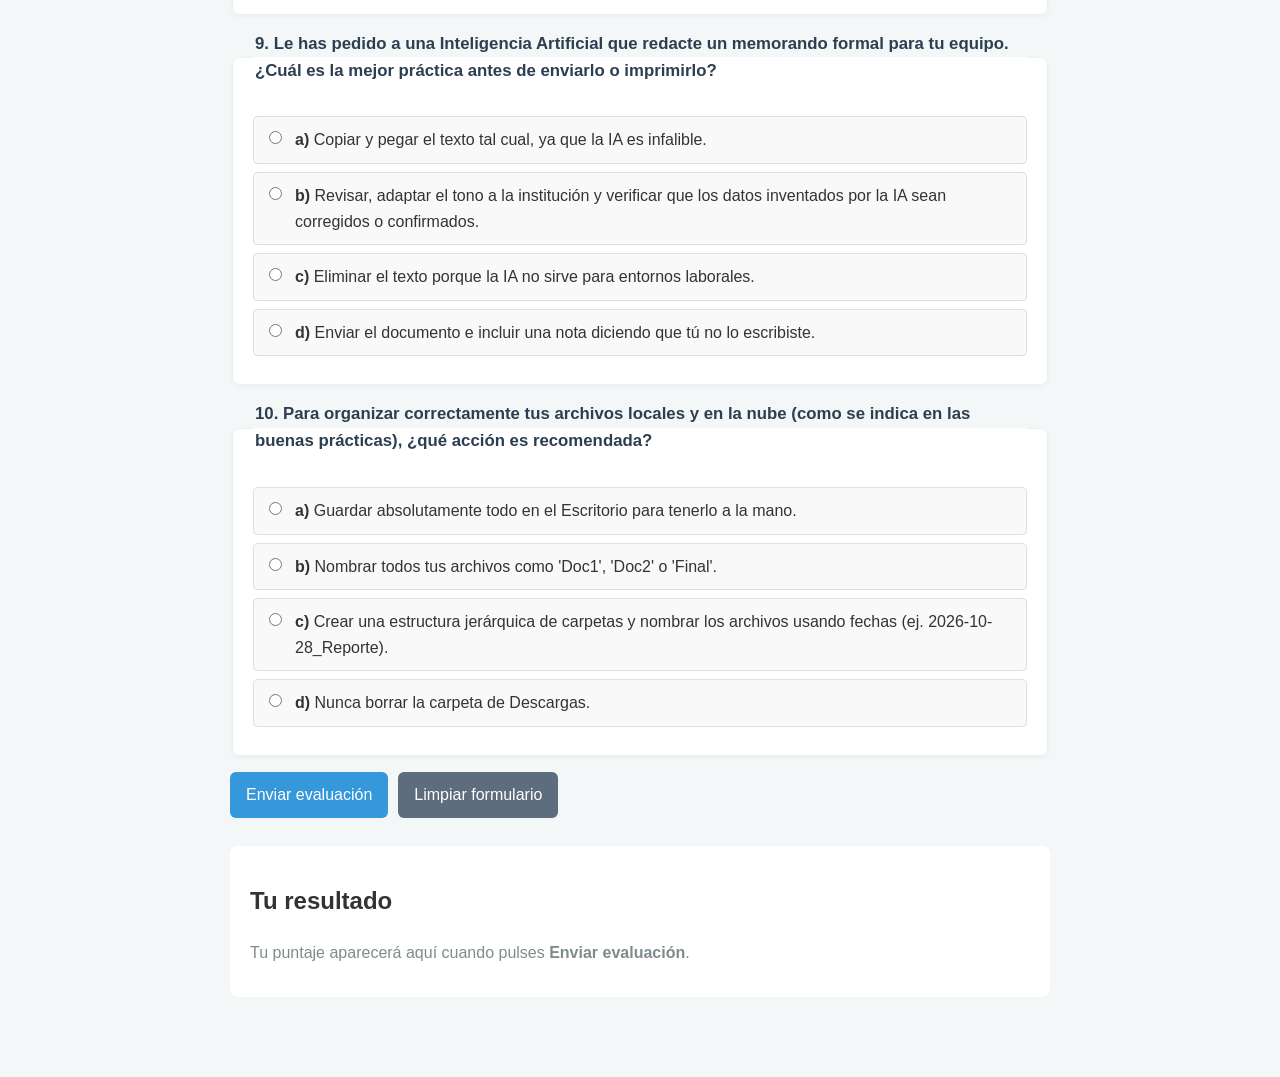
==== commit 752250c5: "Separar el puntaje del participante del resumen del instructor." ====
--- a/index.html
+++ b/index.html
@@ -4,181 +4,14 @@
     <meta charset="UTF-8">
     <meta name="viewport" content="width=device-width, initial-scale=1.0">
     <title>Evaluación de Entrada - Sesión 1</title>
-    <style>
-        :root {
-            --azul: #3498db;
-            --tinta: #2c3e50;
-            --fondo: #f4f7f8;
-            --ok: #1e8449;
-            --mal: #c0392b;
-        }
-        * { box-sizing: border-box; }
-        body {
-            font-family: "Segoe UI", Tahoma, Geneva, Verdana, sans-serif;
-            line-height: 1.6;
-            max-width: 860px;
-            margin: 0 auto;
-            padding: 30px 20px 60px;
-            color: #333;
-            background: var(--fondo);
-        }
-        h1 {
-            color: var(--tinta);
-            text-align: center;
-            border-bottom: 2px solid var(--azul);
-            padding-bottom: 10px;
-            margin-bottom: 8px;
-        }
-        .subtitle {
-            text-align: center;
-            font-size: 1.15em;
-            color: #7f8c8d;
-            margin-bottom: 24px;
-        }
-        .instructions, .nota, .resultado, .panel {
-            background: #fff;
-            padding: 16px 20px;
-            border-radius: 8px;
-            margin-bottom: 20px;
-        }
-        .instructions {
-            background: #e8f4f8;
-            border-left: 5px solid var(--azul);
-        }
-        .nota {
-            background: #fff8e8;
-            border-left: 5px solid #f0b429;
-            font-size: 0.95em;
-        }
-        label.campo {
-            display: block;
-            font-weight: bold;
-            color: var(--tinta);
-            margin-bottom: 8px;
-        }
-        input[type="text"] {
-            width: 100%;
-            padding: 10px 12px;
-            border: 1px solid #d0d7de;
-            border-radius: 6px;
-            font: inherit;
-        }
-        .question-container {
-            background: #fff;
-            padding: 20px;
-            margin-bottom: 16px;
-            border-radius: 8px;
-            border: 1px solid #eee;
-            box-shadow: 0 2px 5px rgba(0,0,0,0.04);
-        }
-        .question-text {
-            font-weight: bold;
-            margin-bottom: 12px;
-            font-size: 1.05em;
-            color: var(--tinta);
-        }
-        .options { list-style: none; padding: 0; margin: 0; }
-        .options li { margin-bottom: 8px; }
-        .options label {
-            display: flex;
-            gap: 10px;
-            align-items: flex-start;
-            padding: 10px;
-            background: #f9f9f9;
-            border: 1px solid #e0e0e0;
-            border-radius: 4px;
-            cursor: pointer;
-        }
-        .options label:hover { background: #f0f7fa; }
-        .options input { margin-top: 4px; }
-        .acciones, .barra-botones {
-            display: flex;
-            flex-wrap: wrap;
-            gap: 10px;
-            margin: 16px 0 28px;
-        }
-        button, .archivo-btn {
-            font: inherit;
-            border: 0;
-            border-radius: 6px;
-            padding: 10px 16px;
-            cursor: pointer;
-            background: var(--azul);
-            color: #fff;
-        }
-        button.secundario, .archivo-btn { background: #5d6d7e; }
-        button.peligro { background: var(--mal); }
-        button:disabled { opacity: 0.6; cursor: not-allowed; }
-        .resultado { border-left: 5px solid var(--ok); }
-        .resultado.bajo { border-left-color: var(--mal); }
-        .resultado.medio { border-left-color: #d68910; }
-        .puntaje {
-            font-size: 1.8em;
-            font-weight: bold;
-            color: var(--tinta);
-            margin: 0 0 6px;
-        }
-        .detalle-item { padding: 6px 0; border-bottom: 1px solid #eee; }
-        .bien { color: var(--ok); }
-        .falla { color: var(--mal); }
-        .metricas {
-            display: grid;
-            grid-template-columns: repeat(auto-fit, minmax(140px, 1fr));
-            gap: 10px;
-            margin-bottom: 16px;
-        }
-        .metrica {
-            background: #f7fbfe;
-            border: 1px solid #e1eef6;
-            border-radius: 8px;
-            padding: 12px;
-        }
-        .metrica span { display: block; color: #7f8c8d; font-size: 0.85em; }
-        .metrica strong { font-size: 1.4em; color: var(--tinta); }
-        table { width: 100%; border-collapse: collapse; font-size: 0.95em; }
-        th, td { text-align: left; padding: 8px 6px; border-bottom: 1px solid #eee; vertical-align: middle; }
-        th { color: var(--tinta); }
-        .bar {
-            height: 10px;
-            background: #e8eef2;
-            border-radius: 99px;
-            overflow: hidden;
-            margin-top: 4px;
-        }
-        .bar > i {
-            display: block;
-            height: 100%;
-            background: var(--azul);
-            width: 0;
-        }
-        .pregunta-resumen { margin-bottom: 12px; }
-        .vacio { color: #7f8c8d; }
-        .clave {
-            margin-top: 18px;
-            padding: 14px;
-            background: #fff3ef;
-            border: 1px dashed #e74c3c;
-            border-radius: 8px;
-        }
-        .clave h3 { color: var(--mal); margin: 0 0 8px; }
-        .answer-grid {
-            display: grid;
-            grid-template-columns: repeat(auto-fill, minmax(140px, 1fr));
-            gap: 6px 10px;
-        }
-        .error-form { color: var(--mal); font-weight: bold; }
-        input.oculto { display: none; }
-        details { margin-top: 16px; }
-        summary { cursor: pointer; font-weight: bold; color: var(--tinta); }
-        .enlace-resultados { display: inline-block; margin-top: 8px; color: var(--azul); }
-    </style>
+    <link rel="stylesheet" href="estilos.css">
 </head>
 <body>
     <h1>Evaluación de Entrada - Sesión 1</h1>
     <div class="subtitle">Introducción al entorno digital y procesamiento de textos (Nivel Básico)</div>
 
     <div class="instructions">
-        <strong>Instrucciones:</strong> Escribe tu nombre o un código y selecciona una respuesta en cada pregunta. Al pulsar <strong>Enviar evaluación</strong>, tu puntaje aparece en Resultados.
+        <strong>Instrucciones:</strong> Escribe tu nombre o un código y selecciona una respuesta en cada pregunta. Al enviar, verás solo tu puntaje.
     </div>
 
     <form id="examen">
@@ -194,298 +27,26 @@
         </div>
     </form>
 
-    <section class="panel" id="resultados">
-        <h2>Resultados</h2>
-        <div id="resultado-personal" class="resultado">
-            <p class="vacio">Tu puntaje aparecerá aquí cuando pulses <strong>Enviar evaluación</strong>.</p>
-        </div>
-        <h2>Resultados del grupo</h2>
-        <div id="resumen"></div>
-        <details>
-            <summary>Guardar o cargar el archivo de respuestas</summary>
-            <div class="barra-botones">
-                <button type="button" id="guardar">Guardar archivo fijo</button>
-                <label class="archivo-btn">
-                    Cargar archivo fijo
-                    <input id="cargar" class="oculto" type="file" accept="application/json,.json">
-                </label>
-                <button type="button" class="peligro" id="borrar">Borrar resultados guardados</button>
-            </div>
-        </details>
+    <section class="panel" id="resultado-personal">
+        <h2>Tu resultado</h2>
+        <p class="vacio">Tu puntaje aparecerá aquí cuando pulses <strong>Enviar evaluación</strong>.</p>
     </section>
 
+    <script src="evaluacion.js"></script>
     <script>
-        const ARCHIVO = "resultados-sesion-1.json";
-        const STORAGE_KEY = "evaluacion-sesion-1-envios-v1";
-        const PREGUNTAS = [
-            {
-                texto: "¿Cuál es la principal diferencia entre la ofimática tradicional y la ofimática moderna en la nube?",
-                correcta: "b",
-                opciones: {
-                    a: "La moderna no permite imprimir documentos físicos.",
-                    b: "La moderna guarda los archivos en servidores de internet, facilitando el acceso desde cualquier lugar y el trabajo colaborativo.",
-                    c: "La moderna solo funciona en computadoras sin conexión a internet.",
-                    d: "No existe diferencia, ambas requieren instalación mediante CD."
-                }
-            },
-            {
-                texto: "Al utilizar herramientas como Google Drive o OneDrive en tu computadora, ¿qué significa el proceso de 'sincronización'?",
-                correcta: "a",
-                opciones: {
-                    a: "Que los archivos de tu disco duro se copian y mantienen actualizados en la nube de forma automática al tener internet.",
-                    b: "Que el programa elimina los archivos antiguos de tu PC para ahorrar espacio en la nube.",
-                    c: "Que tu computadora se apaga automáticamente al terminar de subir un archivo.",
-                    d: "Que los documentos se traducen a otros idiomas sin tu permiso."
-                }
-            },
-            {
-                texto: "Si configuras un archivo de tu carpeta de OneDrive o Google Drive como 'Solo en la nube' (Online-only), ¿qué ocurre si intentas abrirlo sin conexión a internet?",
-                correcta: "c",
-                opciones: {
-                    a: "Se abre normalmente pero no puedes guardar los cambios.",
-                    b: "El archivo se borra permanentemente por seguridad.",
-                    c: "No podrás abrir el archivo hasta que vuelvas a conectarte a internet.",
-                    d: "El archivo se descarga automáticamente como imagen."
-                }
-            },
-            {
-                texto: "¿Cuál de las siguientes opciones es un procesador de textos que permite la coautoría y edición colaborativa en tiempo real?",
-                correcta: "b",
-                opciones: {
-                    a: "Microsoft Paint",
-                    b: "Google Docs",
-                    c: "Bloc de notas de Windows",
-                    d: "Calculadora de Windows"
-                }
-            },
-            {
-                texto: "Estás redactando un informe en Word o Google Docs y necesitas listar los requisitos de un proyecto. ¿Qué herramienta de formato es la más adecuada?",
-                correcta: "b",
-                opciones: {
-                    a: "Resaltado de texto en color amarillo",
-                    b: "Numeración o Viñetas",
-                    c: "Aumentar el tamaño de la letra a 24pt",
-                    d: "Subrayado y texto centrado"
-                }
-            },
-            {
-                texto: "Al elaborar un documento, necesitas mostrar un cronograma de actividades organizado en filas y columnas. ¿Qué elemento gráfico debes insertar?",
-                correcta: "c",
-                opciones: {
-                    a: "Un gráfico circular o de pastel",
-                    b: "Un salto de sección",
-                    c: "Una tabla",
-                    d: "Un video de YouTube"
-                }
-            },
-            {
-                texto: "¿Cuál es la forma más rápida, estructurada y profesional de organizar los títulos y subtítulos de un documento extenso?",
-                correcta: "b",
-                opciones: {
-                    a: "Poniendo todo el texto en mayúsculas y negrita manualmente.",
-                    b: "Utilizando la herramienta de 'Estilos' predeterminados (Título 1, Título 2, etc.).",
-                    c: "Cambiando el tipo de fuente y color al azar en cada página.",
-                    d: "Centrando el texto usando repetidamente la barra espaciadora."
-                }
-            },
-            {
-                texto: "¿Cuál de los siguientes es un ejemplo de un asistente de Inteligencia Artificial que puede ayudarte a generar el borrador de un oficio o informe?",
-                correcta: "a",
-                opciones: {
-                    a: "Gemini o ChatGPT",
-                    b: "Papelera de reciclaje",
-                    c: "OneDrive",
-                    d: "Panel de Control"
-                }
-            },
-            {
-                texto: "Le has pedido a una Inteligencia Artificial que redacte un memorando formal para tu equipo. ¿Cuál es la mejor práctica antes de enviarlo o imprimirlo?",
-                correcta: "b",
-                opciones: {
-                    a: "Copiar y pegar el texto tal cual, ya que la IA es infalible.",
-                    b: "Revisar, adaptar el tono a la institución y verificar que los datos inventados por la IA sean corregidos o confirmados.",
-                    c: "Eliminar el texto porque la IA no sirve para entornos laborales.",
-                    d: "Enviar el documento e incluir una nota diciendo que tú no lo escribiste."
-                }
-            },
-            {
-                texto: "Para organizar correctamente tus archivos locales y en la nube (como se indica en las buenas prácticas), ¿qué acción es recomendada?",
-                correcta: "c",
-                opciones: {
-                    a: "Guardar absolutamente todo en el Escritorio para tenerlo a la mano.",
-                    b: "Nombrar todos tus archivos como 'Doc1', 'Doc2' o 'Final'.",
-                    c: "Crear una estructura jerárquica de carpetas y nombrar los archivos usando fechas (ej. 2026-10-28_Reporte).",
-                    d: "Nunca borrar la carpeta de Descargas."
-                }
-            }
-        ];
-
-        const preguntasEl = document.getElementById("preguntas");
         const form = document.getElementById("examen");
         const errorEl = document.getElementById("error");
         const personalEl = document.getElementById("resultado-personal");
-        const resumenEl = document.getElementById("resumen");
+        const textoInicial = `<h2>Tu resultado</h2><p class="vacio">Tu puntaje aparecerá aquí cuando pulses <strong>Enviar evaluación</strong>.</p>`;
 
-        function nivel(puntaje) {
-            if (puntaje >= 8) return "Logrado";
-            if (puntaje >= 5) return "En proceso";
-            return "Inicial";
-        }
+        Evaluacion.pintarPreguntas(document.getElementById("preguntas"));
 
-        function escapar(texto) {
-            return String(texto)
-                .replace(/&/g, "&amp;")
-                .replace(/</g, "&lt;")
-                .replace(/>/g, "&gt;")
-                .replace(/"/g, "&quot;");
-        }
-
-        function leerLocal() {
-            try {
-                const datos = JSON.parse(localStorage.getItem(STORAGE_KEY) || "[]");
-                return Array.isArray(datos) ? datos : [];
-            } catch (error) {
-                return [];
-            }
-        }
-
-        function guardarLocal(envios) {
-            localStorage.setItem(STORAGE_KEY, JSON.stringify(envios));
-        }
-
-        function unir(base, extra) {
-            const ids = new Set(base.map((item) => item.id));
-            extra.forEach((item) => {
-                if (item && item.id && !ids.has(item.id)) {
-                    base.push(item);
-                    ids.add(item.id);
-                }
-            });
-            base.sort((a, b) => String(a.fecha).localeCompare(String(b.fecha)));
-            return base;
-        }
-
-        function pintarPreguntas() {
-            preguntasEl.innerHTML = PREGUNTAS.map((pregunta, indice) => {
-                const opciones = Object.entries(pregunta.opciones).map(([letra, texto]) => `
-                    <li>
-                        <label>
-                            <input type="radio" name="q${indice}" value="${letra}" required>
-                            <span><strong>${letra})</strong> ${escapar(texto)}</span>
-                        </label>
-                    </li>
-                `).join("");
-                return `
-                    <fieldset class="question-container">
-                        <legend class="question-text">${indice + 1}. ${escapar(pregunta.texto)}</legend>
-                        <ul class="options">${opciones}</ul>
-                    </fieldset>
-                `;
-            }).join("");
-        }
-
-        function archivoDe(envios) {
-            return {
-                evaluacion: "Evaluación de Entrada - Sesión 1",
-                archivo: ARCHIVO,
-                actualizado: new Date().toISOString(),
-                envios
-            };
-        }
-
-        function pintarPersonal(envio) {
-            const clase = envio.puntaje >= 8 ? "" : envio.puntaje >= 5 ? "medio" : "bajo";
-            const detalle = envio.respuestas.map((elegida, indice) => {
-                const pregunta = PREGUNTAS[indice];
-                const bien = elegida === pregunta.correcta;
-                return `<div class="detalle-item ${bien ? "bien" : "falla"}">${indice + 1}. ${bien ? "Correcta" : "Incorrecta"} · marcada: ${elegida} · clave: ${pregunta.correcta}</div>`;
-            }).join("");
-            personalEl.hidden = false;
-            personalEl.className = `resultado ${clase}`;
-            personalEl.innerHTML = `
-                <p class="puntaje">${envio.puntaje} / ${envio.total}</p>
-                <p><strong>${escapar(envio.nombre)}</strong> · ${nivel(envio.puntaje)} · ${new Date(envio.fecha).toLocaleString("es")}</p>
-                ${detalle}
-            `;
+        function mostrarPersonal(envio) {
+            const vista = Evaluacion.htmlPersonal(envio);
+            personalEl.className = `panel resultado ${vista.clase}`;
+            personalEl.innerHTML = `<h2>Tu resultado</h2>${vista.html}`;
             personalEl.scrollIntoView({ behavior: "smooth", block: "start" });
         }
-
-        function pintarResumen(envios) {
-            const total = envios.length;
-            const suma = envios.reduce((acum, item) => acum + item.puntaje, 0);
-            const promedio = total ? (suma / total).toFixed(1) : "—";
-            const logrados = envios.filter((item) => item.puntaje >= 8).length;
-            const filas = total ? envios.map((item) => `
-                <tr>
-                    <td>${escapar(item.nombre)}</td>
-                    <td>${new Date(item.fecha).toLocaleString("es")}</td>
-                    <td>${item.puntaje} / ${item.total}</td>
-                    <td>${nivel(item.puntaje)}</td>
-                    <td><button type="button" class="peligro" data-quitar="${escapar(item.id)}">Quitar</button></td>
-                </tr>
-            `).join("") : `<tr><td colspan="5">Todavía no hay envíos. Cuando alguien pulse Enviar evaluación, su nombre y puntaje aparecerán en esta tabla.</td></tr>`;
-            const porPregunta = PREGUNTAS.map((pregunta, indice) => {
-                const aciertos = envios.filter((item) => item.respuestas[indice] === pregunta.correcta).length;
-                const porcentaje = total ? Math.round((aciertos / total) * 100) : 0;
-                return `
-                    <div class="pregunta-resumen">
-                        <div>${indice + 1}. ${aciertos} de ${total} aciertos (${porcentaje}%)</div>
-                        <div class="bar"><i style="width:${porcentaje}%"></i></div>
-                    </div>
-                `;
-            }).join("");
-            const clave = PREGUNTAS.map((pregunta, indice) => `<div><strong>Pregunta ${indice + 1}:</strong> ${pregunta.correcta}</div>`).join("");
-            resumenEl.innerHTML = `
-                <div class="metricas">
-                    <div class="metrica"><span>Participantes</span><strong>${total}</strong></div>
-                    <div class="metrica"><span>Promedio</span><strong>${promedio}</strong></div>
-                    <div class="metrica"><span>Logrado (8 o más)</span><strong>${logrados}</strong></div>
-                </div>
-                <table>
-                    <thead>
-                        <tr><th>Nombre</th><th>Fecha</th><th>Puntaje</th><th>Nivel</th><th></th></tr>
-                    </thead>
-                    <tbody>${filas}</tbody>
-                </table>
-                <h3>Aciertos por pregunta</h3>
-                ${porPregunta}
-                <details>
-                    <summary>Clave de respuestas (uso del instructor)</summary>
-                    <div class="clave">
-                        <div class="answer-grid">${clave}</div>
-                    </div>
-                </details>
-            `;
-        }
-
-        async function cargarTodo() {
-            let envios = leerLocal();
-            try {
-                const respuesta = await fetch(ARCHIVO, { cache: "no-store" });
-                if (respuesta.ok) {
-                    const datos = await respuesta.json();
-                    if (Array.isArray(datos.envios)) envios = unir(envios, datos.envios);
-                }
-            } catch (error) {
-                /* La página abierta como archivo local no puede leer el JSON vecino. */
-            }
-            guardarLocal(envios);
-            pintarResumen(envios);
-            return envios;
-        }
-
-        function descargar(envios) {
-            const blob = new Blob([JSON.stringify(archivoDe(envios), null, 2)], { type: "application/json" });
-            const url = URL.createObjectURL(blob);
-            const enlace = document.createElement("a");
-            enlace.href = url;
-            enlace.download = ARCHIVO;
-            enlace.click();
-            URL.revokeObjectURL(url);
-        }
-
-        pintarPreguntas();
-        cargarTodo();
 
         form.addEventListener("submit", (evento) => {
             evento.preventDefault();
@@ -496,7 +57,7 @@
                 errorEl.textContent = "Escribe el nombre o código del participante.";
                 return;
             }
-            const respuestas = PREGUNTAS.map((_, indice) => {
+            const respuestas = Evaluacion.PREGUNTAS.map((_, indice) => {
                 const marcada = form.querySelector(`input[name="q${indice}"]:checked`);
                 return marcada ? marcada.value : "";
             });
@@ -505,63 +66,26 @@
                 errorEl.textContent = "Selecciona una respuesta en todas las preguntas.";
                 return;
             }
-            const puntaje = respuestas.reduce((acum, valor, indice) => acum + (valor === PREGUNTAS[indice].correcta ? 1 : 0), 0);
+            const puntaje = respuestas.reduce((acum, valor, indice) => {
+                return acum + (valor === Evaluacion.PREGUNTAS[indice].correcta ? 1 : 0);
+            }, 0);
             const envio = {
                 id: (window.crypto && crypto.randomUUID) ? crypto.randomUUID() : `${Date.now()}-${Math.random().toString(16).slice(2)}`,
                 nombre,
                 fecha: new Date().toISOString(),
                 respuestas,
                 puntaje,
-                total: PREGUNTAS.length
+                total: Evaluacion.PREGUNTAS.length
             };
-            const envios = unir(leerLocal(), [envio]);
-            guardarLocal(envios);
-            pintarPersonal(envio);
-            pintarResumen(envios);
+            Evaluacion.guardarLocal(Evaluacion.unir(Evaluacion.leerLocal(), [envio]));
+            mostrarPersonal(envio);
         });
 
         document.getElementById("limpiar").addEventListener("click", () => {
             form.reset();
-            personalEl.hidden = false;
-            personalEl.className = "resultado";
-            personalEl.innerHTML = `<p class="vacio">Tu puntaje aparecerá aquí cuando pulses <strong>Enviar evaluación</strong>.</p>`;
+            personalEl.className = "panel";
+            personalEl.innerHTML = textoInicial;
             errorEl.hidden = true;
-        });
-
-        document.getElementById("guardar").addEventListener("click", () => {
-            descargar(leerLocal());
-        });
-
-        document.getElementById("cargar").addEventListener("change", async (evento) => {
-            const archivo = evento.target.files && evento.target.files[0];
-            evento.target.value = "";
-            if (!archivo) return;
-            try {
-                const datos = JSON.parse(await archivo.text());
-                const lista = Array.isArray(datos) ? datos : datos.envios;
-                if (!Array.isArray(lista)) throw new Error("formato");
-                const envios = unir(leerLocal(), lista);
-                guardarLocal(envios);
-                pintarResumen(envios);
-            } catch (error) {
-                errorEl.hidden = false;
-                errorEl.textContent = "Ese archivo no tiene el formato de resultados-sesion-1.json.";
-            }
-        });
-
-        document.getElementById("borrar").addEventListener("click", () => {
-            if (!leerLocal().length) return;
-            if (!confirm("¿Borrar todas las respuestas guardadas en este navegador?")) return;
-            guardarLocal([]);
-            pintarResumen([]);
-        });
-
-        resumenEl.addEventListener("click", (evento) => {
-            const boton = evento.target.closest("[data-quitar]");
-            if (!boton) return;
-            const envios = leerLocal().filter((item) => item.id !== boton.dataset.quitar);
-            guardarLocal(envios);
-            pintarResumen(envios);
         });
     </script>
 </body>
--- a/estilos.css
+++ b/estilos.css
@@ -0,0 +1,158 @@
+:root {
+    --azul: #3498db;
+    --tinta: #2c3e50;
+    --fondo: #f4f7f8;
+    --ok: #1e8449;
+    --mal: #c0392b;
+}
+* { box-sizing: border-box; }
+body {
+    font-family: "Segoe UI", Tahoma, Geneva, Verdana, sans-serif;
+    line-height: 1.6;
+    max-width: 860px;
+    margin: 0 auto;
+    padding: 30px 20px 60px;
+    color: #333;
+    background: var(--fondo);
+}
+h1 {
+    color: var(--tinta);
+    text-align: center;
+    border-bottom: 2px solid var(--azul);
+    padding-bottom: 10px;
+    margin-bottom: 8px;
+}
+.subtitle {
+    text-align: center;
+    font-size: 1.15em;
+    color: #7f8c8d;
+    margin-bottom: 24px;
+}
+.instructions, .nota, .resultado, .panel {
+    background: #fff;
+    padding: 16px 20px;
+    border-radius: 8px;
+    margin-bottom: 20px;
+}
+.instructions {
+    background: #e8f4f8;
+    border-left: 5px solid var(--azul);
+}
+.nota {
+    background: #fff8e8;
+    border-left: 5px solid #f0b429;
+    font-size: 0.95em;
+}
+label.campo {
+    display: block;
+    font-weight: bold;
+    color: var(--tinta);
+    margin-bottom: 8px;
+}
+input[type="text"], input[type="password"] {
+    width: 100%;
+    padding: 10px 12px;
+    border: 1px solid #d0d7de;
+    border-radius: 6px;
+    font: inherit;
+}
+.question-container {
+    background: #fff;
+    padding: 20px;
+    margin-bottom: 16px;
+    border-radius: 8px;
+    border: 1px solid #eee;
+    box-shadow: 0 2px 5px rgba(0,0,0,0.04);
+}
+.question-text {
+    font-weight: bold;
+    margin-bottom: 12px;
+    font-size: 1.05em;
+    color: var(--tinta);
+}
+.options { list-style: none; padding: 0; margin: 0; }
+.options li { margin-bottom: 8px; }
+.options label {
+    display: flex;
+    gap: 10px;
+    align-items: flex-start;
+    padding: 10px;
+    background: #f9f9f9;
+    border: 1px solid #e0e0e0;
+    border-radius: 4px;
+    cursor: pointer;
+}
+.options label:hover { background: #f0f7fa; }
+.options input { margin-top: 4px; }
+.acciones, .barra-botones {
+    display: flex;
+    flex-wrap: wrap;
+    gap: 10px;
+    margin: 16px 0 28px;
+}
+button, .archivo-btn {
+    font: inherit;
+    border: 0;
+    border-radius: 6px;
+    padding: 10px 16px;
+    cursor: pointer;
+    background: var(--azul);
+    color: #fff;
+}
+button.secundario, .archivo-btn { background: #5d6d7e; }
+button.peligro { background: var(--mal); }
+button:disabled { opacity: 0.6; cursor: not-allowed; }
+.resultado { border-left: 5px solid var(--ok); }
+.resultado.bajo { border-left-color: var(--mal); }
+.resultado.medio { border-left-color: #d68910; }
+.puntaje {
+    font-size: 1.8em;
+    font-weight: bold;
+    color: var(--tinta);
+    margin: 0 0 6px;
+}
+.detalle-item { padding: 6px 0; border-bottom: 1px solid #eee; }
+.bien { color: var(--ok); }
+.falla { color: var(--mal); }
+.metricas {
+    display: grid;
+    grid-template-columns: repeat(auto-fit, minmax(140px, 1fr));
+    gap: 10px;
+    margin-bottom: 16px;
+}
+.metrica {
+    background: #f7fbfe;
+    border: 1px solid #e1eef6;
+    border-radius: 8px;
+    padding: 12px;
+}
+.metrica span { display: block; color: #7f8c8d; font-size: 0.85em; }
+.metrica strong { font-size: 1.4em; color: var(--tinta); }
+table { width: 100%; border-collapse: collapse; font-size: 0.95em; }
+th, td { text-align: left; padding: 8px 6px; border-bottom: 1px solid #eee; vertical-align: middle; }
+th { color: var(--tinta); }
+.bar {
+    height: 10px;
+    background: #e8eef2;
+    border-radius: 99px;
+    overflow: hidden;
+    margin-top: 4px;
+}
+.bar > i {
+    display: block;
+    height: 100%;
+    background: var(--azul);
+    width: 0;
+}
+.pregunta-resumen { margin-bottom: 12px; }
+.vacio { color: #7f8c8d; }
+.clave {
+    margin-top: 18px;
+    padding: 14px;
+    background: #fff3ef;
+    border: 1px dashed #e74c3c;
+    border-radius: 8px;
+}
+.clave h3 { color: var(--mal); margin: 0 0 8px; }
+.error-form { color: var(--mal); font-weight: bold; }
+input.oculto { display: none; }
